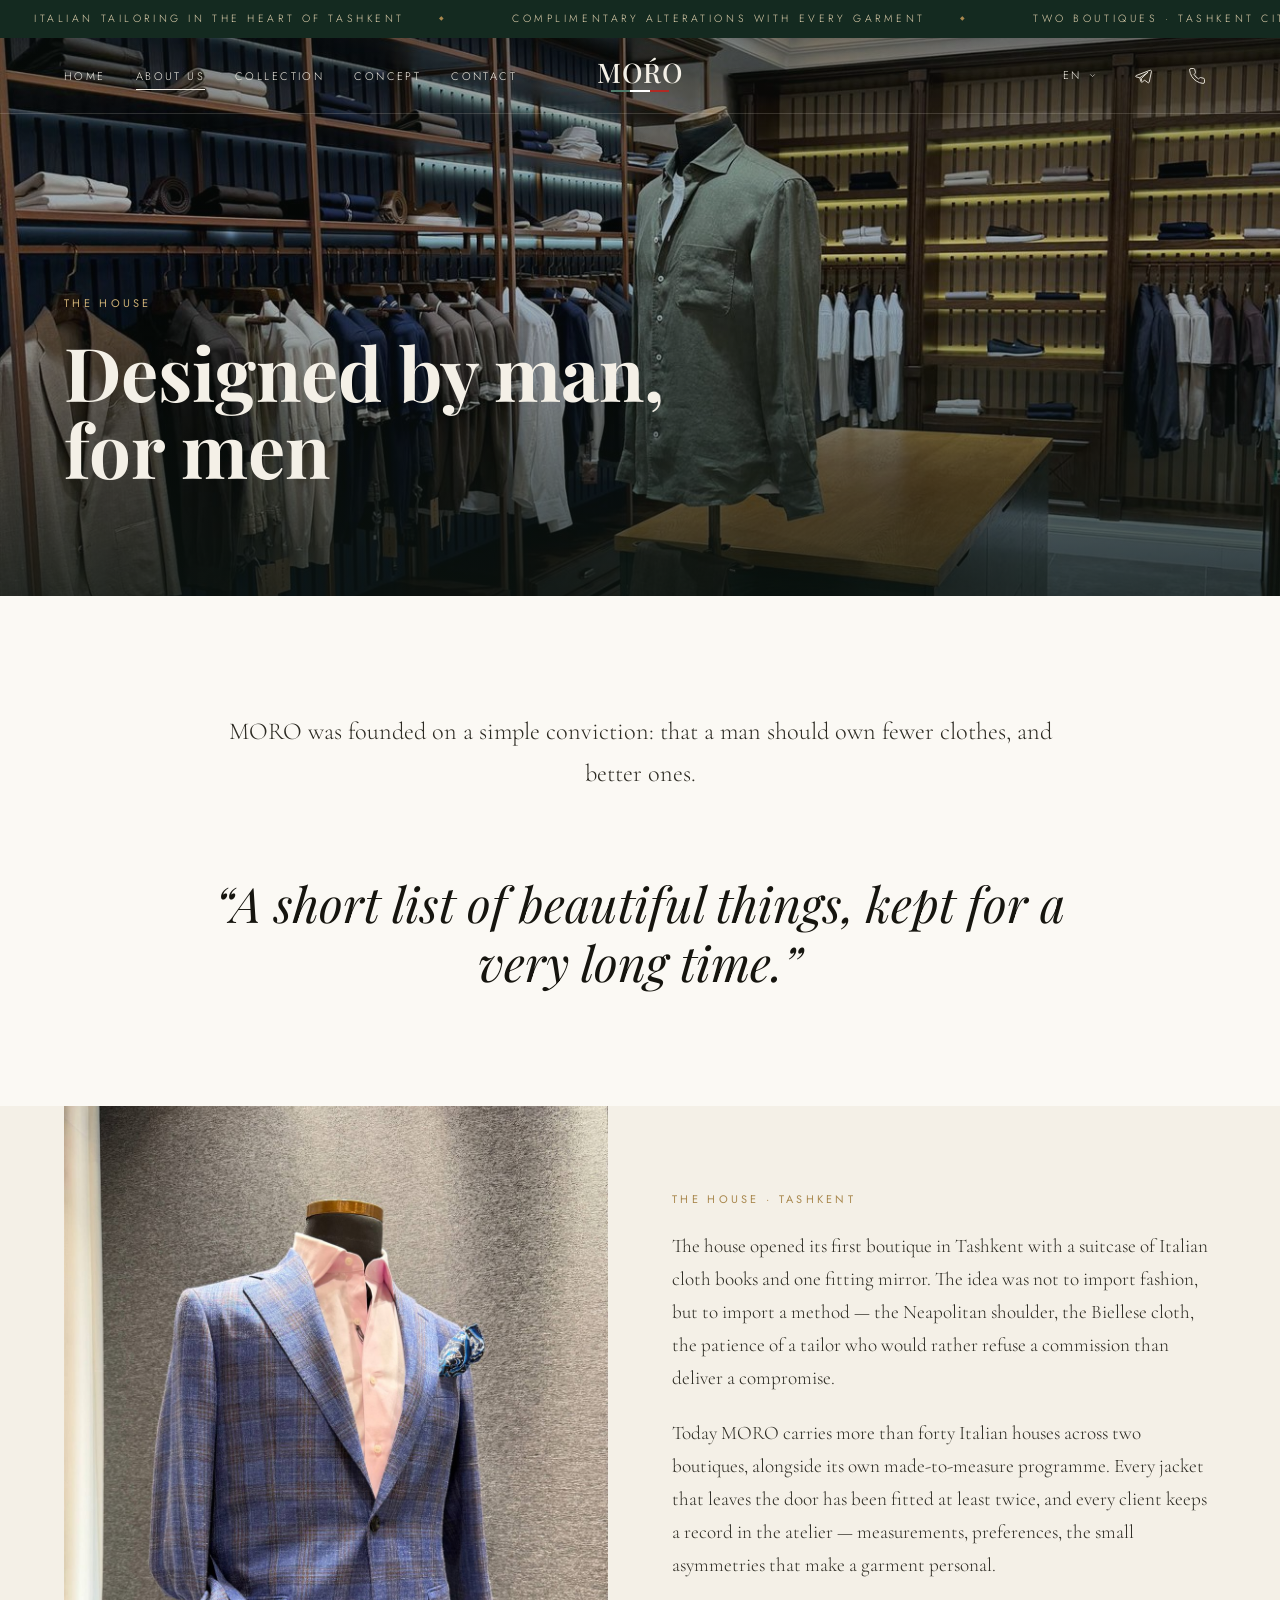
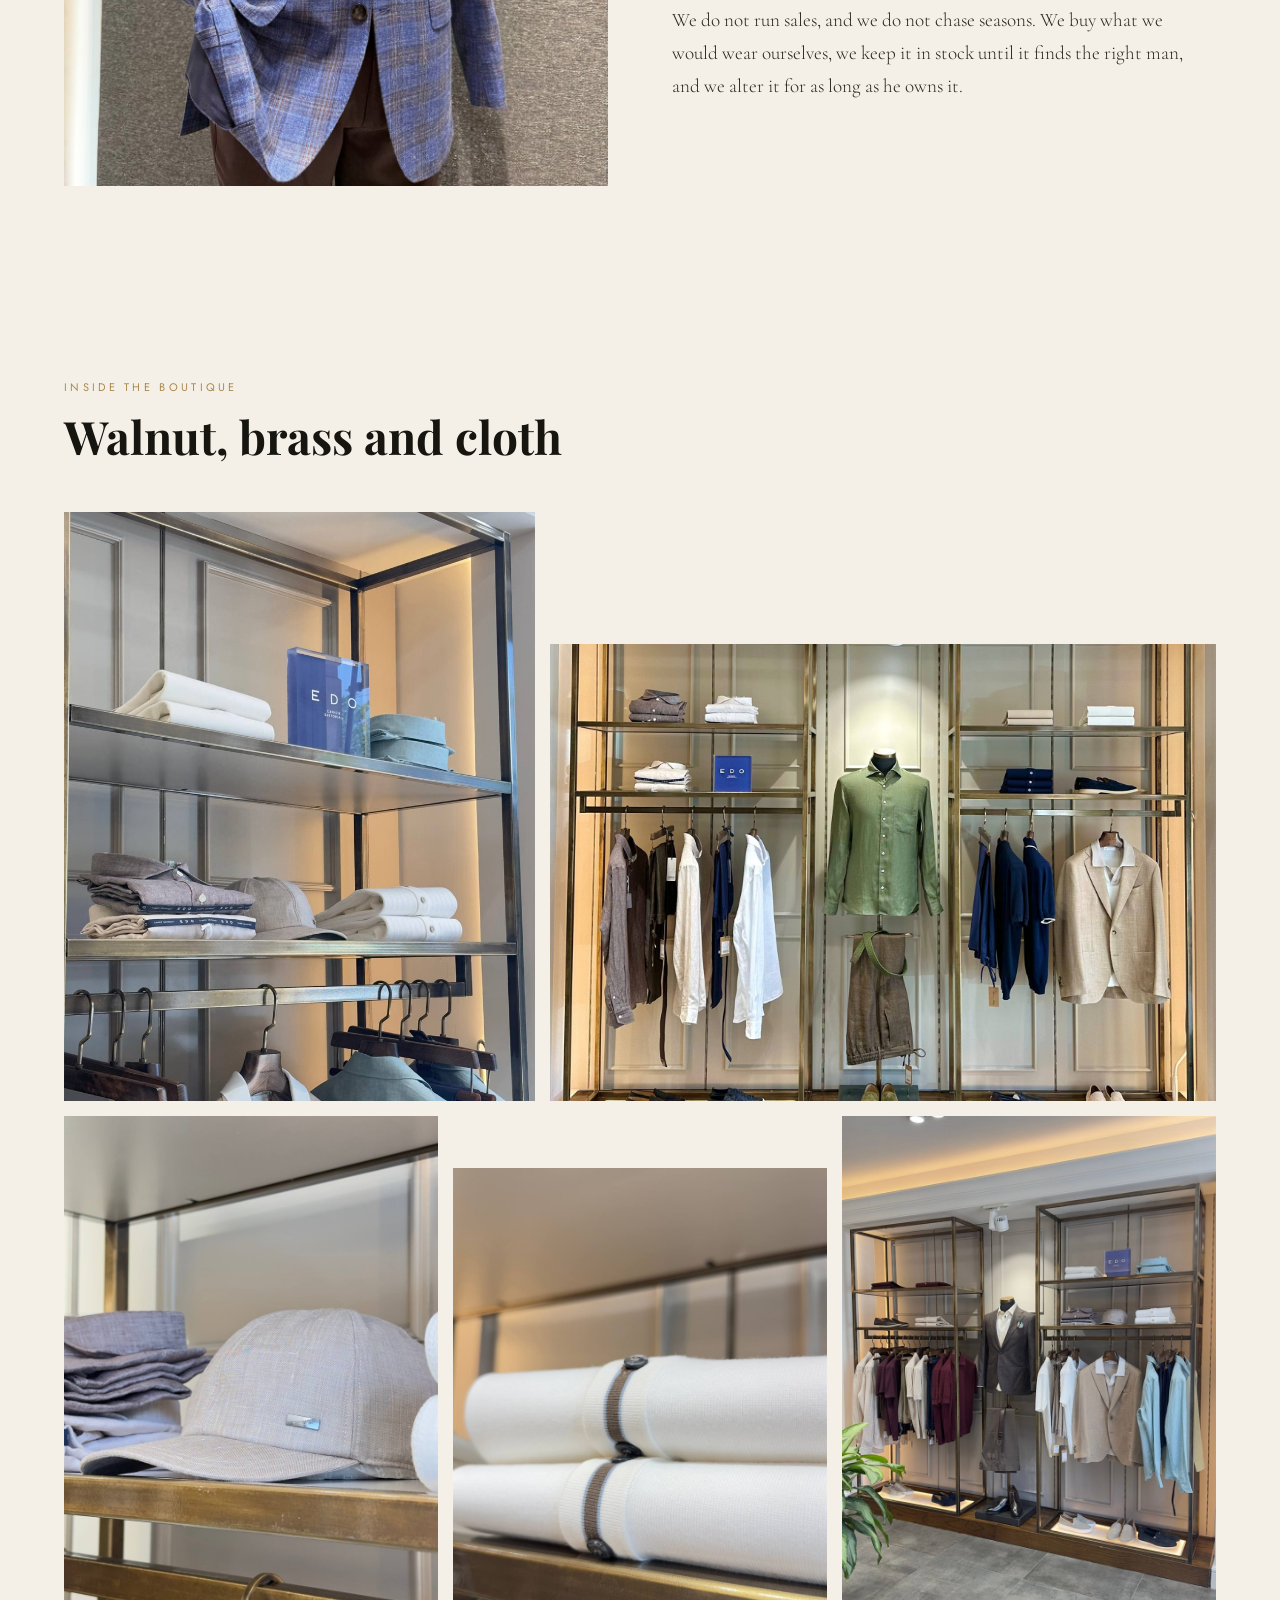
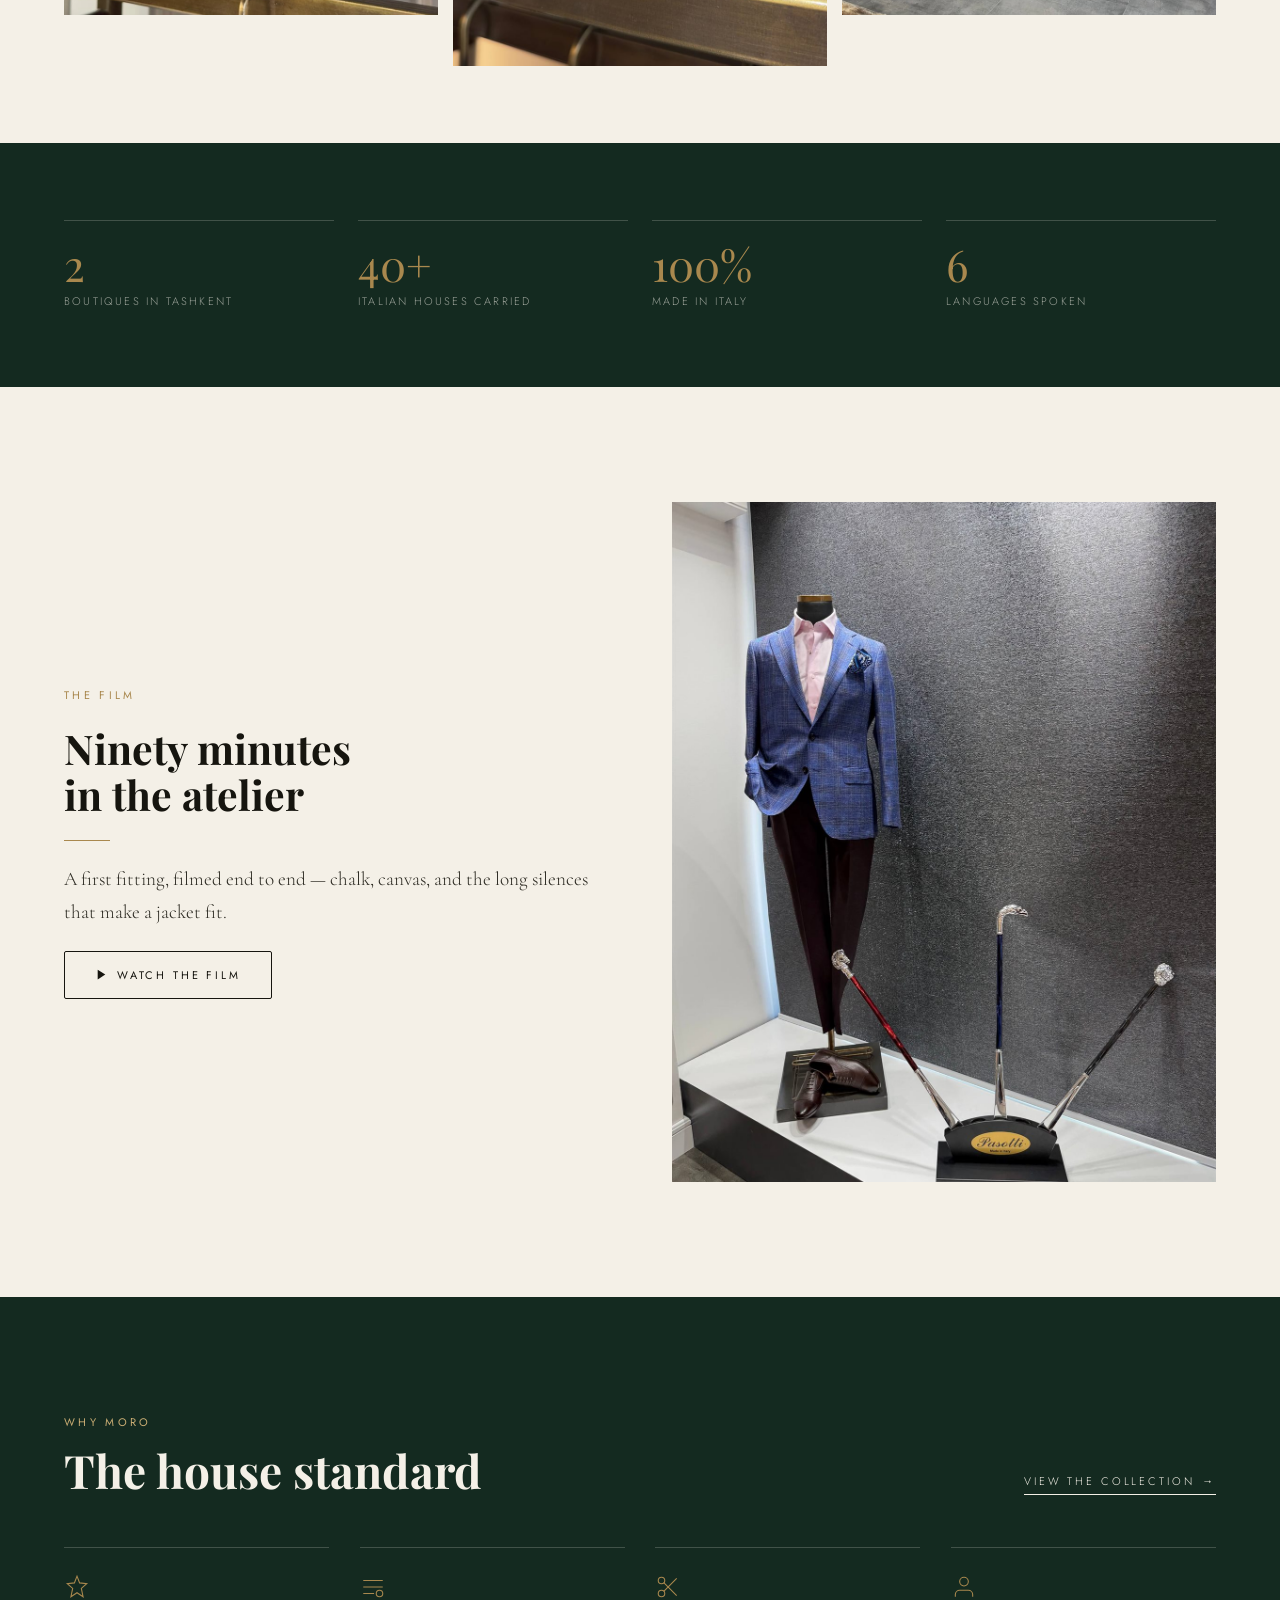
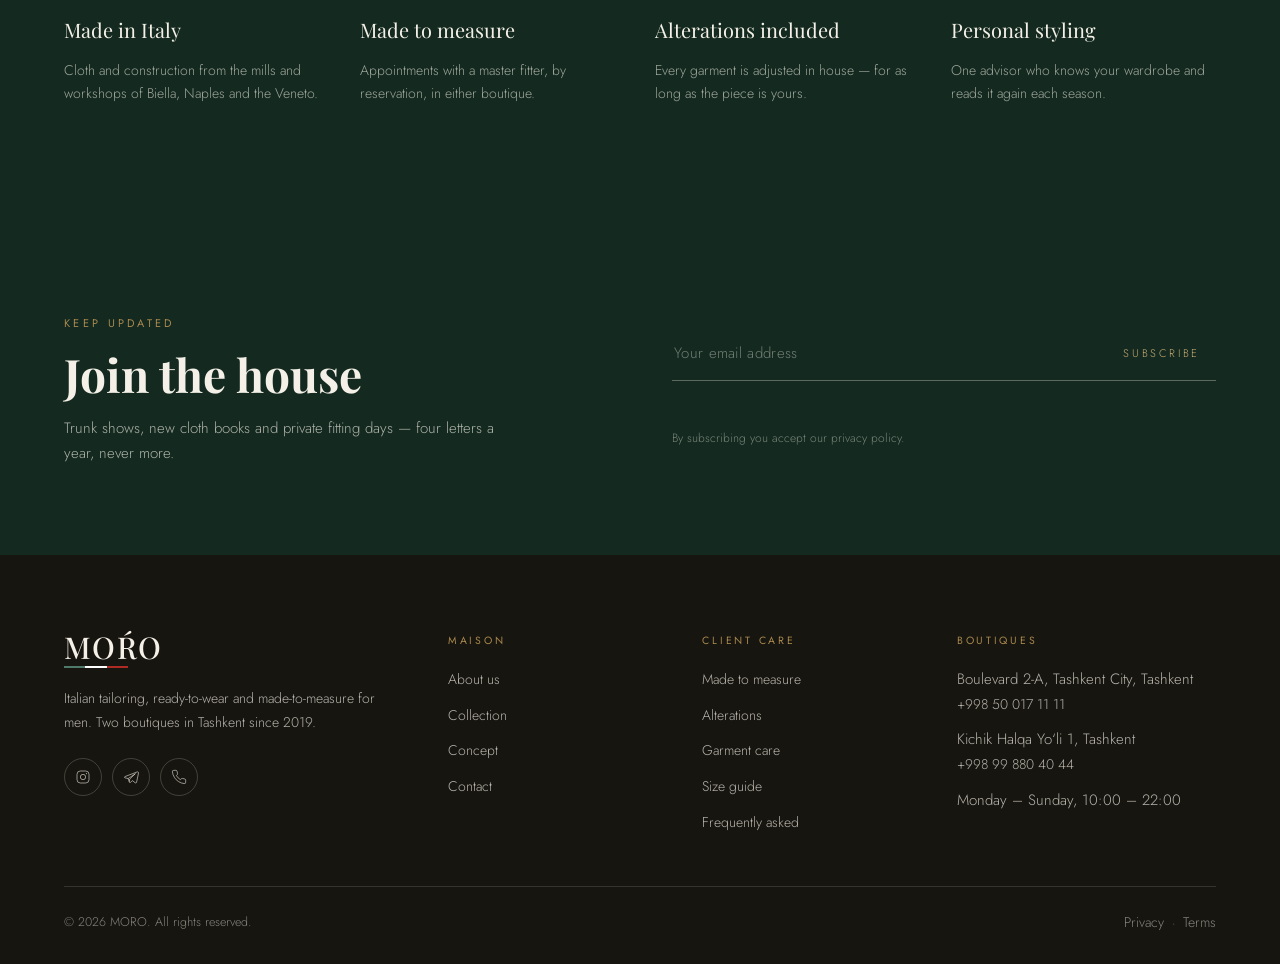
==== about.html @ b35bbcc6 "MORO — многоязычный сайт бутика (6 языков, RTL) Статический сайт по структуре референса lordmaul.com" ====
<!DOCTYPE html>
<html lang="ru" dir="ltr">
<head>
<meta charset="utf-8">
<meta name="viewport" content="width=device-width, initial-scale=1">
<title>О нас — MORO</title>
<meta name="description" content="MORO — дом итальянского мужского пошива в Ташкенте: метод, ткани, ателье и два бутика.">
<meta name="theme-color" content="#142A20">
<link rel="icon" href="assets/img/favicon.svg" type="image/svg+xml">
<link rel="preconnect" href="https://fonts.googleapis.com">
<link rel="preconnect" href="https://fonts.gstatic.com" crossorigin>
<link href="https://fonts.googleapis.com/css2?family=Playfair+Display:ital,wght@0,400;0,500;1,400&family=Cormorant+Garamond:ital,wght@0,300;0,400;1,300;1,400&family=Jost:wght@200;300;400;500&family=Amiri:ital,wght@0,400;0,700;1,400&family=Noto+Sans+Arabic:wght@200;300;400;500&display=swap" rel="stylesheet">
<link rel="stylesheet" href="assets/css/style.css">
</head>

<body data-page="about" data-base="" data-title="nav.about">

<div class="topbar">
  <div class="topbar__track">
    <span data-i18n="top.1"></span><span data-i18n="top.2"></span><span data-i18n="top.3"></span>
    <span data-i18n="top.1"></span><span data-i18n="top.2"></span><span data-i18n="top.3"></span>
  </div>
</div>

<header class="hdr hdr--over">
  <div class="hdr__in">
    <div>
      <nav class="hdr__nav" aria-label="Primary">
        <ul>
          <li><a href="index.html"      data-nav="home"       data-i18n="nav.home"></a></li>
          <li><a href="about.html"      data-nav="about"      data-i18n="nav.about"></a></li>
          <li><a href="collection.html" data-nav="collection" data-i18n="nav.collection"></a></li>
          <li><a href="concept.html"    data-nav="concept"    data-i18n="nav.concept"></a></li>
          <li><a href="contact.html"    data-nav="contact"    data-i18n="nav.contact"></a></li>
        </ul>
      </nav>
      <button class="burger" type="button" data-drawer-open><i></i><span data-i18n="ui.menu"></span></button>
    </div>
    <a class="hdr__brand logo" href="index.html" aria-label="MORO">
      <span class="logo__word">MOŔO</span>
      <span class="logo__tri" aria-hidden="true"><i></i><i></i><i></i></span>
    </a>
    <div class="hdr__tools">
      <div class="lang">
        <button class="lang__btn" type="button" aria-haspopup="listbox" aria-expanded="false">
          <span data-lang-short>RU</span>
          <svg viewBox="0 0 24 24" aria-hidden="true"><path d="M6 9l6 6 6-6"/></svg>
        </button>
        <div class="lang__menu" role="listbox" data-lang-list></div>
      </div>
      <a class="icon-btn" href="https://t.me/moro_tashkent" target="_blank" rel="noopener" aria-label="Telegram">
        <svg viewBox="0 0 24 24"><path d="M21.5 4.3L2.9 11.4c-.9.3-.9 1.6.1 1.8l4.7 1.2 1.8 5.3c.3.8 1.3 1 1.9.3l2.5-2.6 4.6 3.4c.7.5 1.6.1 1.8-.7l3-14.2c.2-.9-.7-1.6-1.8-1.6z"/><path d="M7.7 14.4L18.6 7 10 15.2l-.3 3.6"/></svg>
      </a>
      <a class="icon-btn" href="tel:+998500171111" aria-label="+998 50 017 11 11">
        <svg viewBox="0 0 24 24"><path d="M22 16.9v3a2 2 0 01-2.2 2 19.8 19.8 0 01-8.6-3.1 19.5 19.5 0 01-6-6A19.8 19.8 0 012.1 4.2 2 2 0 014.1 2h3a2 2 0 012 1.7c.1 1 .4 1.9.7 2.8a2 2 0 01-.5 2.1L8.1 9.9a16 16 0 006 6l1.3-1.2a2 2 0 012.1-.5c.9.3 1.8.6 2.8.7a2 2 0 011.7 2z"/></svg>
      </a>
    </div>
  </div>
</header>

<div class="drawer" id="drawer">
  <div class="drawer__top">
    <span class="logo"><span class="logo__word" style="--logo-size:23px">MOŔO</span><span class="logo__tri" style="--logo-tri:48px"><i></i><i></i><i></i></span></span>
    <button class="burger" type="button" data-drawer-close>
      <span data-i18n="ui.close"></span>
      <svg viewBox="0 0 24 24" width="18" height="18" fill="none" stroke="currentColor" stroke-width="1.3"><path d="M18 6L6 18M6 6l12 12"/></svg>
    </button>
  </div>
  <nav class="drawer__nav" aria-label="Mobile">
    <a href="index.html" data-i18n="nav.home"></a>
    <a href="about.html" data-i18n="nav.about"></a>
    <a href="collection.html" data-i18n="nav.collection"></a>
    <a href="concept.html" data-i18n="nav.concept"></a>
    <a href="contact.html" data-i18n="nav.contact"></a>
  </nav>
  <div class="drawer__foot">
    <span class="eyebrow" data-i18n="ui.language"></span>
    <div class="drawer__langs" data-lang-chips></div>
    <div style="display:grid;gap:6px;font-size:14px;opacity:.8">
      <a href="tel:+998500171111">+998 50 017 11 11</a>
      <a href="tel:+998998804044">+998 99 880 40 44</a>
      <a href="https://www.instagram.com/moro_tashkent/" target="_blank" rel="noopener">Instagram</a>
      <a href="https://t.me/moro_tashkent" target="_blank" rel="noopener">Telegram</a>
    </div>
  </div>
</div>

<main>

  <!-- ══ Page hero ══ -->
  <section class="phero">
    <img src="assets/img/hero/hero-02.jpg" alt="" style="--pos:50% 45%" fetchpriority="high">
    <div class="phero__in wrap">
      <span class="eyebrow" data-i18n="about.eye"></span>
      <h1 class="phero__title" data-i18n-html="about.title"></h1>
    </div>
  </section>

  <!-- ══ Intro ══ -->
  <section class="sec sec--paper">
    <div class="wrap wrap--narrow">
      <div class="manifesto">
        <p class="lead reveal" style="font-size:clamp(19px,1.9vw,25px)" data-i18n="about.lead"></p>
        <hr class="rule reveal" data-d="1">
        <h2 class="manifesto__q reveal" data-d="1" data-i18n="about.q"></h2>
      </div>
    </div>
  </section>

  <!-- ══ Story ══ -->
  <section class="sec" style="padding-top:0">
    <div class="wrap">
      <div class="split">
        <figure class="split__media reveal">
          <img src="assets/img/editorial/edit-jacket.jpg" alt="" style="--pos:50% 30%" loading="lazy" decoding="async">
        </figure>
        <div class="split__body">
          <span class="eyebrow reveal" data-i18n="mani.eye"></span>
          <p class="lead reveal" data-d="1" data-i18n="about.p1"></p>
          <p class="lead reveal" data-d="2" data-i18n="about.p2"></p>
          <p class="lead reveal" data-d="3" data-i18n="about.p3"></p>
        </div>
      </div>
    </div>
  </section>

  <!-- ══ Mosaic ══ -->
  <section class="sec sec--tight">
    <div class="wrap">
      <div class="sec-head">
        <div class="sec-head__t">
          <span class="eyebrow reveal" data-i18n="about.mos.eye"></span>
          <h2 class="sec-title reveal" data-d="1" data-i18n="about.mos.title"></h2>
        </div>
      </div>
      <div class="mosaic">
        <figure class="m-a reveal"><img src="assets/img/editorial/edit-shelf.jpg" alt="" loading="lazy" decoding="async"></figure>
        <figure class="m-b reveal" data-d="1"><img src="assets/img/hero/hero-04.jpg" alt="" loading="lazy" decoding="async"></figure>
        <figure class="m-c reveal"><img src="assets/img/editorial/edit-accessories.jpg" alt="" loading="lazy" decoding="async"></figure>
        <figure class="m-d reveal" data-d="1"><img src="assets/img/editorial/edit-shirts.jpg" alt="" loading="lazy" decoding="async"></figure>
        <figure class="m-e reveal" data-d="2"><img src="assets/img/editorial/edit-boutique-a.jpg" alt="" loading="lazy" decoding="async"></figure>
      </div>
    </div>
  </section>

  <!-- ══ Numbers ══ -->
  <section class="sec sec--green sec--tight">
    <div class="wrap">
      <div class="stats">
        <div class="stat reveal"><span class="stat__n" data-i18n="stat.1.n"></span><span class="stat__l" data-i18n="stat.1.l"></span></div>
        <div class="stat reveal" data-d="1"><span class="stat__n" data-i18n="stat.2.n"></span><span class="stat__l" data-i18n="stat.2.l"></span></div>
        <div class="stat reveal" data-d="2"><span class="stat__n" data-i18n="stat.3.n"></span><span class="stat__l" data-i18n="stat.3.l"></span></div>
        <div class="stat reveal" data-d="3"><span class="stat__n" data-i18n="stat.4.n"></span><span class="stat__l" data-i18n="stat.4.l"></span></div>
      </div>
    </div>
  </section>

  <!-- ══ Film ══ -->
  <section class="sec">
    <div class="wrap">
      <div class="split split--rev">
        <figure class="split__media reveal">
          <img src="assets/img/editorial/edit-window.jpg" alt="" style="--pos:50% 35%" loading="lazy" decoding="async">
        </figure>
        <div class="split__body">
          <span class="eyebrow reveal" data-i18n="about.film.eye"></span>
          <h2 class="split__title reveal" data-d="1" data-i18n-html="about.film.title"></h2>
          <hr class="rule reveal" data-d="1">
          <p class="lead reveal" data-d="2" data-i18n="about.film.p"></p>
          <div class="reveal" data-d="3">
            <a class="btn" href="concept.html">
              <svg viewBox="0 0 24 24" width="13" height="13" fill="currentColor" aria-hidden="true"><path d="M5 3l14 9-14 9z"/></svg>
              <span data-i18n="cta.watch"></span>
            </a>
          </div>
        </div>
      </div>
    </div>
  </section>

  <!-- ══ Values ══ -->
  <section class="sec sec--green">
    <div class="wrap">
      <div class="sec-head">
        <div class="sec-head__t">
          <span class="eyebrow reveal" data-i18n="val.eye"></span>
          <h2 class="sec-title reveal" data-d="1" data-i18n="val.title"></h2>
        </div>
        <a class="link-u reveal" data-d="2" href="collection.html"><span data-i18n="cta.viewAll"></span><span class="ar">→</span></a>
      </div>
      <div class="vals">
        <div class="val reveal">
          <svg viewBox="0 0 24 24"><path d="M12 2l2.4 6.2L21 9l-5 4.3L17.6 21 12 17.3 6.4 21 8 13.3 3 9l6.6-.8z"/></svg>
          <h3 data-i18n="val.1.t"></h3><p data-i18n="val.1.d"></p>
        </div>
        <div class="val reveal" data-d="1">
          <svg viewBox="0 0 24 24"><path d="M3 6h18M3 12h18M3 18h10"/><circle cx="18" cy="18" r="3"/></svg>
          <h3 data-i18n="val.2.t"></h3><p data-i18n="val.2.d"></p>
        </div>
        <div class="val reveal" data-d="2">
          <svg viewBox="0 0 24 24"><circle cx="6" cy="6" r="3"/><circle cx="6" cy="18" r="3"/><path d="M20 4L8.1 16M8.1 8L20 20"/></svg>
          <h3 data-i18n="val.3.t"></h3><p data-i18n="val.3.d"></p>
        </div>
        <div class="val reveal" data-d="3">
          <svg viewBox="0 0 24 24"><path d="M20 21v-2a4 4 0 00-4-4H8a4 4 0 00-4 4v2"/><circle cx="12" cy="7" r="4"/></svg>
          <h3 data-i18n="val.4.t"></h3><p data-i18n="val.4.d"></p>
        </div>
      </div>
    </div>
  </section>

  <!-- ══ Newsletter ══ -->
  <section class="news">
    <div class="wrap">
      <div class="news__in">
        <div class="reveal">
          <span class="eyebrow" data-i18n="news.eye"></span>
          <h2 class="news__t" data-i18n="news.title"></h2>
          <p data-i18n="news.text"></p>
        </div>
        <form class="news__form reveal" data-d="1" data-newsletter novalidate>
          <div class="field">
            <input type="email" required data-i18n-ph="news.ph" aria-label="Email">
            <button type="submit" data-i18n="cta.subscribe"></button>
          </div>
          <span class="news__ok" data-news-msg></span>
          <span class="news__note" data-i18n="news.note"></span>
        </form>
      </div>
    </div>
  </section>

</main>

<footer class="ftr">
  <div class="wrap">
    <div class="ftr__grid">
      <div class="ftr__brand">
        <span class="logo"><span class="logo__word" style="--logo-size:30px">MOŔO</span><span class="logo__tri" style="--logo-tri:64px"><i></i><i></i><i></i></span></span>
        <p data-i18n="ftr.about"></p>
        <div class="ftr__soc">
          <a href="https://www.instagram.com/moro_tashkent/" target="_blank" rel="noopener" aria-label="Instagram">
            <svg viewBox="0 0 24 24"><rect x="3" y="3" width="18" height="18" rx="5"/><circle cx="12" cy="12" r="4"/><circle cx="17.2" cy="6.8" r=".9" fill="currentColor" stroke="none"/></svg>
          </a>
          <a href="https://t.me/moro_tashkent" target="_blank" rel="noopener" aria-label="Telegram">
            <svg viewBox="0 0 24 24"><path d="M21.5 4.3L2.9 11.4c-.9.3-.9 1.6.1 1.8l4.7 1.2 1.8 5.3c.3.8 1.3 1 1.9.3l2.5-2.6 4.6 3.4c.7.5 1.6.1 1.8-.7l3-14.2c.2-.9-.7-1.6-1.8-1.6z"/><path d="M7.7 14.4L18.6 7 10 15.2l-.3 3.6"/></svg>
          </a>
          <a href="tel:+998500171111" aria-label="+998 50 017 11 11">
            <svg viewBox="0 0 24 24"><path d="M22 16.9v3a2 2 0 01-2.2 2 19.8 19.8 0 01-8.6-3.1 19.5 19.5 0 01-6-6A19.8 19.8 0 012.1 4.2 2 2 0 014.1 2h3a2 2 0 012 1.7c.1 1 .4 1.9.7 2.8a2 2 0 01-.5 2.1L8.1 9.9a16 16 0 006 6l1.3-1.2a2 2 0 012.1-.5c.9.3 1.8.6 2.8.7a2 2 0 011.7 2z"/></svg>
          </a>
        </div>
      </div>
      <div>
        <h4 data-i18n="ftr.c1"></h4>
        <ul>
          <li><a href="about.html" data-i18n="nav.about"></a></li>
          <li><a href="collection.html" data-i18n="nav.collection"></a></li>
          <li><a href="concept.html" data-i18n="nav.concept"></a></li>
          <li><a href="contact.html" data-i18n="nav.contact"></a></li>
        </ul>
      </div>
      <div>
        <h4 data-i18n="ftr.c2"></h4>
        <ul>
          <li><a href="contact.html" data-i18n="ftr.care.1"></a></li>
          <li><a href="contact.html" data-i18n="ftr.care.2"></a></li>
          <li><a href="concept.html" data-i18n="ftr.care.3"></a></li>
          <li><a href="contact.html" data-i18n="ftr.care.4"></a></li>
          <li><a href="contact.html" data-i18n="ftr.care.5"></a></li>
        </ul>
      </div>
      <div>
        <h4 data-i18n="ftr.c3"></h4>
        <ul>
          <li><span data-i18n="shop.1.addr"></span><br><a href="tel:+998500171111">+998 50 017 11 11</a></li>
          <li><span data-i18n="shop.2.addr"></span><br><a href="tel:+998998804044">+998 99 880 40 44</a></li>
          <li><span data-i18n="shop.hours.v"></span></li>
        </ul>
      </div>
    </div>
    <div class="ftr__bot">
      <span data-i18n="ftr.rights"></span>
      <span><a href="#" data-i18n="ftr.privacy"></a> &nbsp;·&nbsp; <a href="#" data-i18n="ftr.terms"></a></span>
    </div>
  </div>
</footer>

<button class="to-top" type="button" data-i18n-aria="ui.top"><svg viewBox="0 0 24 24"><path d="M12 19V5M5 12l7-7 7 7"/></svg></button>
<div class="toast" id="toast" role="status"></div>

<script src="assets/js/translations.js"></script>
<script src="assets/js/data.js"></script>
<script src="assets/js/site.js"></script>
</body>
</html>
---- assets/css/style.css ----
/* =========================================================
   MORO — Sartoria Italiana, Tashkent
   Design system: "old money" — bottle green, brass, bone, burgundy
   ========================================================= */

/* ---------- 1. Tokens ---------- */
:root {
  /* Palette */
  --bone:        #F4F0E7;
  --bone-2:      #EBE4D5;
  --bone-3:      #E0D7C4;
  --paper:       #FBF9F4;

  --ink:         #16150F;
  --ink-2:       #2C2A22;
  --stone:       #8A8375;
  --stone-2:     #A9A294;

  --green:       #1E3A2E;
  --green-deep:  #142A20;
  --green-soft:  #2E5344;

  --brass:       #A9884E;
  --brass-lt:    #C9AC73;
  --brass-pale:  #E3D3B0;

  --burgundy:    #6B2028;

  --tri-green:   #4F7A6A;
  --tri-red:     #B02A24;

  /* Semantic */
  --bg:          var(--bone);
  --fg:          var(--ink);
  --muted:       var(--stone);
  --line:        rgba(22, 21, 15, .14);
  --line-soft:   rgba(22, 21, 15, .07);
  --accent:      var(--brass);

  /* Type */
  --f-display: "Playfair Display", "Times New Roman", Georgia, serif;
  --f-serif:   "Cormorant Garamond", Georgia, serif;
  --f-sans:    "Jost", "Helvetica Neue", Arial, sans-serif;

  /* Metrics */
  --nav-h: 76px;
  --bar-h: 38px;
  --pad:   clamp(20px, 5vw, 72px);
  --maxw:  1560px;
  --r:     2px;

  /* Motion */
  --ease: cubic-bezier(.22, .61, .36, 1);
  --slow: .9s var(--ease);
  --med:  .45s var(--ease);
  --fast: .22s var(--ease);
}

/* Arabic typography swap */
html[lang="ar"] {
  --f-display: "Amiri", "Playfair Display", serif;
  --f-serif:   "Amiri", Georgia, serif;
  --f-sans:    "Noto Sans Arabic", "Jost", Arial, sans-serif;
}

/* ---------- 2. Reset ---------- */
*, *::before, *::after { box-sizing: border-box; }
html { -webkit-text-size-adjust: 100%; scroll-behavior: smooth; }
body {
  margin: 0;
  background: var(--bg);
  color: var(--fg);
  font-family: var(--f-sans);
  font-size: 15px;
  line-height: 1.65;
  font-weight: 300;
  -webkit-font-smoothing: antialiased;
  text-rendering: optimizeLegibility;
  overflow-x: hidden;
}
body.is-locked { overflow: hidden; }
img, svg, video { display: block; max-width: 100%; }
a { color: inherit; text-decoration: none; }
button { font: inherit; color: inherit; background: none; border: 0; cursor: pointer; }
input, textarea, select { font: inherit; color: inherit; }
h1, h2, h3, h4, p, figure, blockquote { margin: 0; }
ul, ol { margin: 0; padding: 0; list-style: none; }
::selection { background: var(--green); color: var(--bone); }

:focus-visible { outline: 2px solid var(--brass); outline-offset: 3px; }

/* ---------- 3. Utilities ---------- */
.wrap { width: 100%; max-width: var(--maxw); margin-inline: auto; padding-inline: var(--pad); }
.wrap--narrow { max-width: 980px; }
.sr { position: absolute; width: 1px; height: 1px; padding: 0; margin: -1px; overflow: hidden; clip: rect(0 0 0 0); white-space: nowrap; border: 0; }

.eyebrow {
  font-family: var(--f-sans);
  font-size: 11px;
  font-weight: 400;
  letter-spacing: .3em;
  text-transform: uppercase;
  color: var(--brass);
}
html[lang="ar"] .eyebrow { letter-spacing: .06em; font-size: 13px; }

.display {
  font-family: var(--f-display);
  font-weight: 400;
  line-height: 1.05;
  letter-spacing: -.01em;
}
.rule { width: 46px; height: 1px; background: var(--brass); border: 0; margin: 0; }

.lead {
  font-family: var(--f-serif);
  font-size: clamp(17px, 1.5vw, 21px);
  line-height: 1.72;
  color: var(--ink-2);
}

/* Reveal-on-scroll */
.reveal { opacity: 0; transform: translateY(26px); transition: opacity .95s var(--ease), transform .95s var(--ease); }
.reveal.in { opacity: 1; transform: none; }
.reveal[data-d="1"] { transition-delay: .09s; }
.reveal[data-d="2"] { transition-delay: .18s; }
.reveal[data-d="3"] { transition-delay: .27s; }
.reveal[data-d="4"] { transition-delay: .36s; }
@media (prefers-reduced-motion: reduce) {
  .reveal { opacity: 1; transform: none; transition: none; }
  html { scroll-behavior: auto; }
}

/* ---------- 4. Buttons ---------- */
.btn {
  --btn-fg: var(--ink);
  --btn-bd: var(--ink);
  display: inline-flex; align-items: center; gap: .8em;
  padding: 14px 30px;
  font-size: 11px; font-weight: 400; letter-spacing: .26em; text-transform: uppercase;
  color: var(--btn-fg);
  border: 1px solid var(--btn-bd);
  border-radius: var(--r);
  position: relative; overflow: hidden;
  transition: color var(--med), border-color var(--med);
}
html[lang="ar"] .btn { letter-spacing: .04em; font-size: 13px; }
.btn::after {
  content: ""; position: absolute; inset: 0; background: var(--btn-bd);
  transform: scaleY(0); transform-origin: bottom; z-index: -1;
  transition: transform var(--med);
}
.btn > * { position: relative; z-index: 1; }
.btn:hover { color: var(--bone); }
.btn:hover::after { transform: scaleY(1); transform-origin: top; }
.btn { z-index: 0; }
.btn--light { --btn-fg: var(--bone); --btn-bd: rgba(244,240,231,.75); }
.btn--light:hover { color: var(--green-deep); }
.btn--light:hover::after { background: var(--bone); }
.btn--solid { --btn-fg: var(--bone); background: var(--green); border-color: var(--green); }
.btn--solid:hover { color: var(--green); }
.btn--solid::after { background: var(--bone); }

.link-u {
  display: inline-flex; align-items: center; gap: .7em;
  font-size: 11px; letter-spacing: .26em; text-transform: uppercase;
  padding-bottom: 5px; position: relative;
}
html[lang="ar"] .link-u { letter-spacing: .04em; font-size: 13px; }
.link-u::after {
  content: ""; position: absolute; inset-inline-start: 0; bottom: 0; height: 1px; width: 100%;
  background: currentColor; transform: scaleX(1); transform-origin: var(--o-end, right);
  transition: transform .5s var(--ease);
}
.link-u:hover::after { transform: scaleX(0); }
.link-u .ar { transition: transform var(--med); }
.link-u:hover .ar { transform: translateX(5px); }
html[dir="rtl"] .link-u:hover .ar { transform: translateX(-5px); }
html[dir="rtl"] .ar { transform: scaleX(-1); }
html[dir="rtl"] .link-u:hover .ar { transform: scaleX(-1) translateX(-5px); }

/* ---------- 5. Logo ---------- */
.logo { display: inline-flex; flex-direction: column; align-items: center; gap: 4px; line-height: 1; }
.logo__word {
  font-family: var(--f-display);
  font-weight: 500;
  font-size: var(--logo-size, 27px);
  letter-spacing: .045em;
  line-height: 1;
  white-space: nowrap;
}
.logo__tri { display: flex; width: var(--logo-tri, 58px); height: 2.5px; }
.logo__tri i { flex: 1; }
.logo__tri i:nth-child(1) { background: var(--tri-green); }
.logo__tri i:nth-child(2) { background: #FFFFFF; }
.logo__tri i:nth-child(3) { background: var(--tri-red); }

/* ---------- 6. Announcement bar ---------- */
.topbar {
  height: var(--bar-h);
  background: var(--green-deep);
  color: var(--brass-pale);
  display: flex; align-items: center;
  overflow: hidden;
  position: relative; z-index: 60;
}
.topbar__track { display: flex; gap: 0; white-space: nowrap; animation: slide 42s linear infinite; }
.topbar__track span {
  font-size: 10.5px; letter-spacing: .34em; text-transform: uppercase;
  padding-inline: 34px; display: inline-flex; align-items: center; gap: 34px;
}
.topbar__track span::after { content: "◆"; font-size: 6px; color: var(--brass); letter-spacing: 0; }
html[lang="ar"] .topbar__track span { letter-spacing: .05em; font-size: 12.5px; }
@keyframes slide { from { transform: translateX(0); } to { transform: translateX(-50%); } }
html[dir="rtl"] .topbar__track { animation-name: slideR; }
@keyframes slideR { from { transform: translateX(0); } to { transform: translateX(50%); } }
@media (prefers-reduced-motion: reduce) { .topbar__track { animation: none; } }

/* ---------- 7. Header ---------- */
.hdr {
  position: sticky; top: 0; z-index: 50;
  height: var(--nav-h);
  display: flex; align-items: center;
  background: var(--bone);
  border-bottom: 1px solid var(--line-soft);
  transition: background var(--med), color var(--med), border-color var(--med), height var(--med);
}
.hdr__in {
  width: 100%; max-width: var(--maxw); margin-inline: auto; padding-inline: var(--pad);
  display: grid; grid-template-columns: 1fr auto 1fr; align-items: center; gap: 18px;
}
.hdr__nav ul { display: flex; align-items: center; gap: 30px; }
.hdr__nav a {
  font-size: 11px; letter-spacing: .22em; text-transform: uppercase;
  position: relative; padding-block: 6px; white-space: nowrap;
}
html[lang="ar"] .hdr__nav a { letter-spacing: .03em; font-size: 13.5px; }
.hdr__nav a::after {
  content: ""; position: absolute; inset-inline-start: 0; bottom: 0; height: 1px; width: 100%;
  background: currentColor; transform: scaleX(0); transform-origin: var(--o-start, left);
  transition: transform .45s var(--ease);
}
.hdr__nav a:hover::after, .hdr__nav a[aria-current="page"]::after { transform: scaleX(1); }
.hdr__brand { justify-self: center; }
.hdr__tools { justify-self: end; display: flex; align-items: center; gap: 16px; }

.icon-btn {
  width: 38px; height: 38px; display: grid; place-items: center;
  border-radius: 50%; transition: background var(--fast);
}
.icon-btn:hover { background: rgba(22,21,15,.06); }
.icon-btn svg { width: 18px; height: 18px; stroke: currentColor; fill: none; stroke-width: 1.2; }

.burger { display: none; align-items: center; gap: 11px; font-size: 11px; letter-spacing: .22em; text-transform: uppercase; }
.burger i { display: block; width: 22px; height: 1px; background: currentColor; position: relative; }
.burger i::before, .burger i::after { content: ""; position: absolute; left: 0; width: 22px; height: 1px; background: currentColor; }
.burger i::before { top: -6px; }
.burger i::after { top: 6px; }

/* Transparent header over hero */
.hdr--over {
  position: fixed; inset-inline: 0; top: var(--bar-h);
  background: transparent; color: var(--bone); border-color: rgba(244,240,231,.16);
}
.hdr--over.is-stuck {
  position: fixed; top: 0;
  background: rgba(20,42,32,.96);
  backdrop-filter: blur(10px);
  color: var(--bone);
  border-color: rgba(244,240,231,.14);
}
.hdr--over .icon-btn:hover { background: rgba(244,240,231,.12); }

/* ---------- 8. Language switcher ---------- */
.lang { position: relative; }
.lang__btn {
  display: inline-flex; align-items: center; gap: 7px;
  font-size: 11px; letter-spacing: .18em; text-transform: uppercase;
  padding: 8px 10px; border: 1px solid transparent; border-radius: var(--r);
  transition: border-color var(--fast);
}
.lang__btn:hover { border-color: currentColor; }
.lang__btn svg { width: 9px; height: 9px; stroke: currentColor; fill: none; stroke-width: 1.6; transition: transform var(--fast); }
.lang.open .lang__btn svg { transform: rotate(180deg); }
.lang__menu {
  position: absolute; inset-inline-end: 0; top: calc(100% + 10px);
  min-width: 178px; background: var(--paper); color: var(--ink);
  border: 1px solid var(--line); border-radius: var(--r);
  box-shadow: 0 22px 50px -22px rgba(22,21,15,.4);
  padding: 7px; opacity: 0; visibility: hidden; transform: translateY(-8px);
  transition: opacity var(--fast), transform var(--fast), visibility var(--fast);
  z-index: 70;
}
.lang.open .lang__menu { opacity: 1; visibility: visible; transform: none; }
.lang__menu button {
  display: flex; width: 100%; align-items: center; justify-content: space-between; gap: 12px;
  padding: 9px 12px; font-size: 12.5px; letter-spacing: .04em; border-radius: var(--r);
  transition: background var(--fast);
  text-align: start;
}
.lang__menu button:hover { background: var(--bone-2); }
.lang__menu button[aria-selected="true"] { color: var(--brass); }
.lang__menu button span:last-child { font-size: 10px; letter-spacing: .18em; text-transform: uppercase; color: var(--stone); }

/* ---------- 9. Mobile drawer ---------- */
.drawer {
  position: fixed; inset: 0; z-index: 90;
  background: var(--green-deep); color: var(--bone);
  display: flex; flex-direction: column;
  transform: translateX(-100%); transition: transform .6s var(--ease);
  overflow-y: auto;
}
html[dir="rtl"] .drawer { transform: translateX(100%); }
.drawer.open,
html[dir="rtl"] .drawer.open { transform: none; }
.drawer__top { display: flex; align-items: center; justify-content: space-between; padding: 22px var(--pad); border-bottom: 1px solid rgba(244,240,231,.14); }
.drawer__nav { padding: 40px var(--pad); flex: 1; }
.drawer__nav a {
  display: block; font-family: var(--f-display); font-size: clamp(30px, 8vw, 46px);
  padding: 12px 0; border-bottom: 1px solid rgba(244,240,231,.1);
}
.drawer__foot { padding: 26px var(--pad) 44px; display: grid; gap: 18px; }
.drawer__langs { display: flex; flex-wrap: wrap; gap: 8px; }
.drawer__langs button {
  padding: 8px 14px; border: 1px solid rgba(244,240,231,.28); border-radius: var(--r);
  font-size: 11px; letter-spacing: .16em; text-transform: uppercase;
}
.drawer__langs button[aria-selected="true"] { background: var(--brass); border-color: var(--brass); color: var(--green-deep); }

/* ---------- 10. Hero slider ---------- */
.hero { position: relative; height: 100svh; min-height: 620px; overflow: hidden; background: var(--green-deep); }
.hero__slides { position: absolute; inset: 0; }
.hero__slide { position: absolute; inset: 0; opacity: 0; transition: opacity 1.5s var(--ease); }
.hero__slide.on { opacity: 1; }
.hero__slide img {
  width: 100%; height: 100%; object-fit: cover; object-position: var(--pos, 50% 40%);
  transform: scale(1.06); transition: transform 8s linear;
}
.hero__slide.on img { transform: scale(1.14); }
.hero__slide::after {
  content: ""; position: absolute; inset: 0;
  background:
    linear-gradient(to top, rgba(11,20,16,.78) 0%, rgba(11,20,16,.22) 46%, rgba(11,20,16,.42) 100%);
}
.hero__body {
  position: absolute; inset: 0; z-index: 2;
  display: flex; flex-direction: column; justify-content: flex-end;
  padding: 0 var(--pad) clamp(72px, 12vh, 132px);
  max-width: var(--maxw); margin-inline: auto;
  color: var(--bone);
}
.hero__cap { max-width: 760px; }
.hero__cap .eyebrow { color: var(--brass-lt); display: block; margin-bottom: 20px; }
.hero__title {
  font-family: var(--f-display); font-weight: 400;
  font-size: clamp(38px, 7.2vw, 88px); line-height: 1.02; letter-spacing: -.015em;
  margin-bottom: 30px;
}
.hero__title em { font-style: italic; color: var(--brass-lt); }
.hero__cap > * {
  opacity: 0; transform: translateY(24px);
  transition: opacity .9s var(--ease), transform .9s var(--ease);
}
.hero__slide.on .hero__cap > * { opacity: 1; transform: none; }
.hero__slide.on .hero__cap > *:nth-child(1) { transition-delay: .25s; }
.hero__slide.on .hero__cap > *:nth-child(2) { transition-delay: .38s; }
.hero__slide.on .hero__cap > *:nth-child(3) { transition-delay: .52s; }

.hero__ui {
  position: absolute; z-index: 3; inset-inline: var(--pad); bottom: 34px;
  display: flex; align-items: center; justify-content: space-between; gap: 20px;
  max-width: calc(var(--maxw) - var(--pad) * 2); margin-inline: auto;
}
.hero__dots { display: flex; gap: 12px; }
.hero__dots button {
  width: 44px; height: 2px; background: rgba(244,240,231,.3); position: relative; overflow: hidden;
}
.hero__dots button i { position: absolute; inset: 0; background: var(--brass-lt); transform: scaleX(0); transform-origin: var(--o-start, left); }
.hero__dots button[aria-current="true"] i { animation: fill 7s linear forwards; }
@keyframes fill { to { transform: scaleX(1); } }
.hero__arrows { display: flex; gap: 8px; }
.hero__arrows button {
  width: 44px; height: 44px; border: 1px solid rgba(244,240,231,.35); border-radius: 50%;
  display: grid; place-items: center; color: var(--bone); transition: background var(--fast), color var(--fast);
}
.hero__arrows button:hover { background: var(--bone); color: var(--green-deep); }
.hero__arrows svg { width: 15px; height: 15px; stroke: currentColor; fill: none; stroke-width: 1.3; }
.hero__count { font-size: 11px; letter-spacing: .22em; color: var(--bone); font-variant-numeric: tabular-nums; }

/* ---------- 11. Page hero (inner pages) ---------- */
.phero { position: relative; min-height: 62svh; display: grid; align-items: end; overflow: hidden; background: var(--green-deep); }
.phero img { position: absolute; inset: 0; width: 100%; height: 100%; object-fit: cover; object-position: var(--pos, 50% 35%); }
.phero::after { content: ""; position: absolute; inset: 0; background: linear-gradient(to top, rgba(11,20,16,.8), rgba(11,20,16,.25) 60%, rgba(11,20,16,.45)); }
.phero__in { position: relative; z-index: 2; color: var(--bone); padding-block: clamp(60px, 12vh, 120px); }
.phero__title { font-family: var(--f-display); font-size: clamp(36px, 6vw, 74px); line-height: 1.05; margin-top: 18px; }
.phero .eyebrow { color: var(--brass-lt); }

/* ---------- 12. Sections ---------- */
.sec { padding-block: clamp(64px, 9vw, 132px); }
.sec--tight { padding-block: clamp(48px, 6vw, 88px); }
.sec--green { background: var(--green-deep); color: var(--bone); }
.sec--green .eyebrow { color: var(--brass-lt); }
.sec--green .lead { color: rgba(244,240,231,.78); }
.sec--paper { background: var(--paper); }

.sec-head { display: flex; align-items: flex-end; justify-content: space-between; gap: 30px; flex-wrap: wrap; margin-bottom: clamp(34px, 4vw, 58px); }
.sec-head__t { display: grid; gap: 14px; }
.sec-title { font-family: var(--f-display); font-size: clamp(28px, 3.6vw, 46px); line-height: 1.1; }

/* Manifesto */
.manifesto { display: grid; gap: clamp(26px, 3vw, 40px); justify-items: center; text-align: center; max-width: 900px; margin-inline: auto; }
.manifesto__q {
  font-family: var(--f-display); font-style: italic; font-weight: 400;
  font-size: clamp(26px, 3.8vw, 50px); line-height: 1.22;
}
.manifesto__q b { font-style: normal; font-weight: 400; color: var(--brass); }

/* ---------- 13. Product grid ---------- */
.grid-p { display: grid; grid-template-columns: repeat(4, 1fr); gap: clamp(14px, 1.6vw, 26px) clamp(12px, 1.3vw, 22px); }
.card { display: block; position: relative; }
.card__media {
  display: block;
  position: relative; overflow: hidden; background: var(--bone-2); aspect-ratio: 3/4;
}
.card__media img { width: 100%; height: 100%; object-fit: cover; transition: transform 1.3s var(--ease), filter var(--med); }
.card:hover .card__media img { transform: scale(1.06); }
.card__tag {
  position: absolute; top: 12px; inset-inline-start: 12px; z-index: 2;
  background: var(--bone); color: var(--ink);
  font-size: 9.5px; letter-spacing: .2em; text-transform: uppercase; padding: 5px 10px;
}
.card__tag--brass { background: var(--brass); color: var(--green-deep); }
.card__quick {
  position: absolute; inset-inline: 12px; bottom: 12px; z-index: 2;
  background: rgba(251,249,244,.94); color: var(--ink);
  text-align: center; padding: 12px; font-size: 10.5px; letter-spacing: .24em; text-transform: uppercase;
  opacity: 0; transform: translateY(10px); transition: opacity var(--med), transform var(--med);
}
html[lang="ar"] .card__quick, html[lang="ar"] .card__tag { letter-spacing: .03em; font-size: 12px; }
.card:hover .card__quick, .card:focus-within .card__quick { opacity: 1; transform: none; }
.card__body { padding-top: 15px; display: grid; gap: 5px; }
.card__cat { font-size: 10px; letter-spacing: .22em; text-transform: uppercase; color: var(--stone); }
.card__name { font-family: var(--f-display); font-size: 18px; line-height: 1.25; }
.card__price { font-family: var(--f-serif); font-size: 15px; color: var(--ink-2); font-style: italic; }

/* Filters */
.filters { display: flex; flex-wrap: wrap; gap: 9px; margin-bottom: clamp(28px, 3vw, 46px); }
.filters button {
  padding: 10px 20px; border: 1px solid var(--line); border-radius: 999px;
  font-size: 10.5px; letter-spacing: .2em; text-transform: uppercase; color: var(--ink-2);
  transition: background var(--fast), color var(--fast), border-color var(--fast);
}
html[lang="ar"] .filters button { letter-spacing: .03em; font-size: 12.5px; }
.filters button:hover { border-color: var(--ink); }
.filters button[aria-pressed="true"] { background: var(--green); border-color: var(--green); color: var(--bone); }

/* ---------- 14. Marquee ---------- */
.marq { background: var(--green-deep); color: var(--bone); padding-block: 20px; overflow: hidden; border-block: 1px solid rgba(244,240,231,.1); }
.marq__track { display: flex; white-space: nowrap; animation: slide 34s linear infinite; }
.marq__track span {
  font-family: var(--f-display); font-size: clamp(21px, 2.6vw, 34px);
  padding-inline: 26px; display: inline-flex; align-items: center; gap: 26px; font-style: italic;
}
.marq__track span::after { content: "◆"; font-size: 8px; font-style: normal; color: var(--brass); }
@media (prefers-reduced-motion: reduce) { .marq__track { animation: none; } }
html[dir="rtl"] .marq__track { animation-name: slideR; }

/* ---------- 15. Split editorial ---------- */
.split { display: grid; grid-template-columns: 1fr 1fr; align-items: center; gap: clamp(28px, 5vw, 88px); }
.split--rev .split__media { order: 2; }
.split__media { position: relative; overflow: hidden; aspect-ratio: 4/5; background: var(--bone-2); }
.split__media img { width: 100%; height: 100%; object-fit: cover; object-position: var(--pos, 50% 40%); }
.split__body { display: grid; gap: 22px; align-content: center; max-width: 540px; }
.split__title { font-family: var(--f-display); font-size: clamp(26px, 3.2vw, 44px); line-height: 1.12; }

/* Stat row */
.stats { display: grid; grid-template-columns: repeat(4, 1fr); gap: 24px; }
.stat { display: grid; gap: 6px; padding-top: 22px; border-top: 1px solid var(--line); }
.sec--green .stat { border-color: rgba(244,240,231,.2); }
.stat__n { font-family: var(--f-display); font-size: clamp(30px, 3.4vw, 48px); line-height: 1; color: var(--brass); }
.stat__l { font-size: 11px; letter-spacing: .2em; text-transform: uppercase; color: var(--stone); }
.sec--green .stat__l { color: rgba(244,240,231,.6); }
html[lang="ar"] .stat__l { letter-spacing: .03em; font-size: 13px; }

/* ---------- 16. Values ---------- */
.vals { display: grid; grid-template-columns: repeat(4, 1fr); gap: clamp(20px, 2.4vw, 40px); }
.val { display: grid; gap: 13px; padding-top: 26px; border-top: 1px solid var(--line); }
.sec--green .val { border-color: rgba(244,240,231,.2); }
.val svg { width: 26px; height: 26px; stroke: var(--brass); fill: none; stroke-width: 1; }
.val h3 { font-family: var(--f-display); font-size: 20px; font-weight: 400; }
.val p { font-size: 14px; color: var(--muted); line-height: 1.68; }
.sec--green .val p { color: rgba(244,240,231,.62); }

/* ---------- 17. Mosaic ---------- */
.mosaic { display: grid; grid-template-columns: repeat(12, 1fr); gap: clamp(10px, 1.2vw, 20px); }
.mosaic figure { position: relative; overflow: hidden; background: var(--bone-2); }
.mosaic img { width: 100%; height: 100%; object-fit: cover; transition: transform 1.4s var(--ease); }
.mosaic figure:hover img { transform: scale(1.05); }
.m-a { grid-column: span 5; aspect-ratio: 4/5; }
.m-b { grid-column: span 7; aspect-ratio: 16/11; align-self: end; }
.m-c { grid-column: span 4; aspect-ratio: 3/4; }
.m-d { grid-column: span 4; aspect-ratio: 3/4; margin-top: clamp(16px, 4vw, 56px); }
.m-e { grid-column: span 4; aspect-ratio: 3/4; }

/* ---------- 18. Boutiques ---------- */
.shops { display: grid; grid-template-columns: 1fr 1fr; gap: clamp(20px, 2.6vw, 40px); }
.shop { background: var(--paper); border: 1px solid var(--line-soft); display: grid; }
.sec--green .shop { background: rgba(244,240,231,.05); border-color: rgba(244,240,231,.16); }
.shop__img { aspect-ratio: 16/10; overflow: hidden; }
.shop__img img { width: 100%; height: 100%; object-fit: cover; object-position: 50% 45%; transition: transform 1.4s var(--ease); }
.shop:hover .shop__img img { transform: scale(1.05); }
.shop__body { padding: clamp(22px, 2.4vw, 38px); display: grid; gap: 15px; align-content: start; }
.shop__name { font-family: var(--f-display); font-size: clamp(21px, 2.2vw, 28px); }
.shop__row { display: flex; gap: 12px; align-items: flex-start; font-size: 14.5px; color: var(--ink-2); }
.sec--green .shop__row { color: rgba(244,240,231,.8); }
.shop__row svg { width: 16px; height: 16px; stroke: var(--brass); fill: none; stroke-width: 1.2; flex: none; margin-top: 4px; }
.shop__row a:hover { color: var(--brass); }

/* ---------- 19. Newsletter ---------- */
.news { background: var(--green-deep); color: var(--bone); }
.news__in { display: grid; grid-template-columns: 1fr 1fr; gap: clamp(28px, 5vw, 80px); align-items: center; padding-block: clamp(56px, 7vw, 96px); }
.news__t { font-family: var(--f-display); font-size: clamp(28px, 3.6vw, 48px); line-height: 1.1; margin-block: 14px 16px; }
.news p { color: rgba(244,240,231,.68); font-size: 15px; max-width: 460px; }
.news__form { display: grid; gap: 14px; }
.field { display: flex; border-bottom: 1px solid rgba(244,240,231,.32); }
.field input {
  flex: 1; background: none; border: 0; padding: 14px 2px; color: var(--bone);
  font-size: 15px; letter-spacing: .02em;
}
.field input::placeholder { color: rgba(244,240,231,.42); }
.field input:focus { outline: none; }
.field button {
  padding-inline: 16px; font-size: 11px; letter-spacing: .24em; text-transform: uppercase; color: var(--brass-lt);
  transition: color var(--fast);
}
.field button:hover { color: var(--bone); }
.news__note { font-size: 12px; color: rgba(244,240,231,.45); }
.news__ok { font-size: 13px; color: var(--brass-lt); min-height: 20px; }

/* ---------- 20. Contact form ---------- */
.form { display: grid; gap: 22px; }
.form__row { display: grid; grid-template-columns: 1fr 1fr; gap: 22px; }
.inp { display: grid; gap: 8px; }
.inp label { font-size: 10.5px; letter-spacing: .22em; text-transform: uppercase; color: var(--stone); }
html[lang="ar"] .inp label { letter-spacing: .03em; font-size: 12.5px; }
.inp input, .inp textarea, .inp select {
  background: transparent; border: 0; border-bottom: 1px solid var(--line);
  padding: 11px 2px; font-size: 15.5px; font-family: var(--f-sans); color: var(--ink);
  transition: border-color var(--fast);
}
.inp textarea { resize: vertical; min-height: 118px; }
.inp input:focus, .inp textarea:focus, .inp select:focus { outline: none; border-color: var(--brass); }

/* ---------- 21. Quick view modal ---------- */
.modal { position: fixed; inset: 0; z-index: 100; display: grid; place-items: center; padding: 16px; visibility: hidden; }
.modal.open { visibility: visible; }
.modal__bd { position: absolute; inset: 0; background: rgba(11,20,16,.72); opacity: 0; transition: opacity var(--med); }
.modal.open .modal__bd { opacity: 1; }
.modal__box {
  position: relative; z-index: 2; background: var(--paper); width: min(980px, 100%); max-height: 92svh; overflow: auto;
  display: grid; grid-template-columns: 1fr 1fr;
  opacity: 0; transform: translateY(20px) scale(.99); transition: opacity var(--med), transform var(--med);
}
.modal.open .modal__box { opacity: 1; transform: none; }
.modal__img { background: var(--bone-2); }
.modal__img img { width: 100%; height: 100%; object-fit: cover; aspect-ratio: 3/4; }
.modal__body { padding: clamp(24px, 3vw, 46px); display: grid; gap: 16px; align-content: center; }
.modal__name { font-family: var(--f-display); font-size: clamp(24px, 2.6vw, 34px); line-height: 1.12; }
.modal__close {
  position: absolute; top: 12px; inset-inline-end: 12px; z-index: 3;
  width: 38px; height: 38px; display: grid; place-items: center; background: var(--paper); border-radius: 50%;
}
.modal__close svg { width: 15px; height: 15px; stroke: var(--ink); stroke-width: 1.3; fill: none; }
.spec { display: grid; gap: 9px; padding-top: 16px; border-top: 1px solid var(--line); }
.spec div { display: flex; justify-content: space-between; gap: 16px; font-size: 14px; }
.spec dt { color: var(--stone); }

/* ---------- 22. Footer ---------- */
.ftr { background: var(--ink); color: rgba(244,240,231,.72); padding-block: clamp(52px, 6vw, 84px) 30px; }
.ftr__grid { display: grid; grid-template-columns: 1.6fr 1fr 1fr 1.2fr; gap: clamp(26px, 3vw, 56px); }
.ftr__brand { display: grid; gap: 18px; align-content: start; max-width: 320px; }
.ftr__brand .logo { color: var(--bone); align-items: flex-start; }
.ftr__brand p { font-size: 14px; line-height: 1.72; }
.ftr h4 { font-size: 10.5px; letter-spacing: .26em; text-transform: uppercase; color: var(--brass); font-weight: 400; margin-bottom: 18px; }
html[lang="ar"] .ftr h4 { letter-spacing: .04em; font-size: 12.5px; }
.ftr li + li { margin-top: 11px; }
.ftr a { font-size: 14px; transition: color var(--fast); }
.ftr a:hover { color: var(--brass-lt); }
.ftr__soc { display: flex; gap: 10px; margin-top: 6px; }
.ftr__soc a { width: 38px; height: 38px; border: 1px solid rgba(244,240,231,.2); border-radius: 50%; display: grid; place-items: center; transition: background var(--fast), color var(--fast), border-color var(--fast); }
.ftr__soc a:hover { background: var(--brass); border-color: var(--brass); color: var(--ink); }
.ftr__soc svg { width: 16px; height: 16px; stroke: currentColor; fill: none; stroke-width: 1.2; }
.ftr__bot {
  margin-top: clamp(36px, 4vw, 60px); padding-top: 24px; border-top: 1px solid rgba(244,240,231,.14);
  display: flex; align-items: center; justify-content: space-between; gap: 18px; flex-wrap: wrap;
  font-size: 12.5px; color: rgba(244,240,231,.5);
}

/* ---------- 23. Misc ---------- */
.toast {
  position: fixed; z-index: 120; inset-inline: 0; bottom: 26px; margin-inline: auto; width: max-content; max-width: 90vw;
  background: var(--green-deep); color: var(--bone); border: 1px solid var(--brass);
  padding: 13px 24px; font-size: 13px; letter-spacing: .03em;
  opacity: 0; transform: translateY(14px); pointer-events: none; transition: opacity var(--med), transform var(--med);
}
.toast.on { opacity: 1; transform: none; }

.to-top {
  position: fixed; z-index: 45; inset-inline-end: 22px; bottom: 22px;
  width: 46px; height: 46px; border-radius: 50%; background: var(--green); color: var(--bone);
  display: grid; place-items: center; opacity: 0; pointer-events: none; transition: opacity var(--med), background var(--fast);
}
.to-top.on { opacity: 1; pointer-events: auto; }
.to-top:hover { background: var(--brass); color: var(--green-deep); }
.to-top svg { width: 16px; height: 16px; stroke: currentColor; fill: none; stroke-width: 1.4; }

/* ---------- 24. Responsive ---------- */
@media (max-width: 1180px) {
  .grid-p { grid-template-columns: repeat(3, 1fr); }
  .ftr__grid { grid-template-columns: 1fr 1fr; }
}
@media (max-width: 1024px) {
  .hdr__nav { display: none; }
  .burger { display: inline-flex; }
  .hdr__in { grid-template-columns: 1fr auto 1fr; }
  .vals, .stats { grid-template-columns: repeat(2, 1fr); }
  .split { grid-template-columns: 1fr; }
  .split--rev .split__media { order: 0; }
  .split__media { aspect-ratio: 3/2; }
  .shops { grid-template-columns: 1fr; }
  .news__in { grid-template-columns: 1fr; }
  .modal__box { grid-template-columns: 1fr; }
  .modal__img img { aspect-ratio: 16/10; }
  .m-a, .m-b, .m-c, .m-d, .m-e { grid-column: span 6; }
  .m-d { margin-top: 0; }
}
@media (max-width: 720px) {
  :root { --nav-h: 64px; }
  .grid-p { grid-template-columns: repeat(2, 1fr); gap: 12px 10px; }
  .card__name { font-size: 15.5px; }
  .card__quick { display: none; }
  .form__row { grid-template-columns: 1fr; }
  .ftr__grid { grid-template-columns: 1fr; }
  .hero__ui { bottom: 20px; }
  .hero__dots button { width: 28px; }
  .hero__arrows { display: none; }
  .hero__body { padding-bottom: 96px; }
  .m-a, .m-b, .m-c, .m-d, .m-e { grid-column: span 12; }
  .stat__n { font-size: 34px; }
  .lang__btn span.lang__full { display: none; }
}
@media (max-width: 359px) {
  .grid-p { grid-template-columns: 1fr; }
}

/* ---------- 25. RTL fine-tuning ---------- */
html[dir="rtl"] { --o-start: right; --o-end: left; }
html[dir="rtl"] .burger { flex-direction: row-reverse; }
html[dir="rtl"] .hero__dots button i { transform-origin: right; }
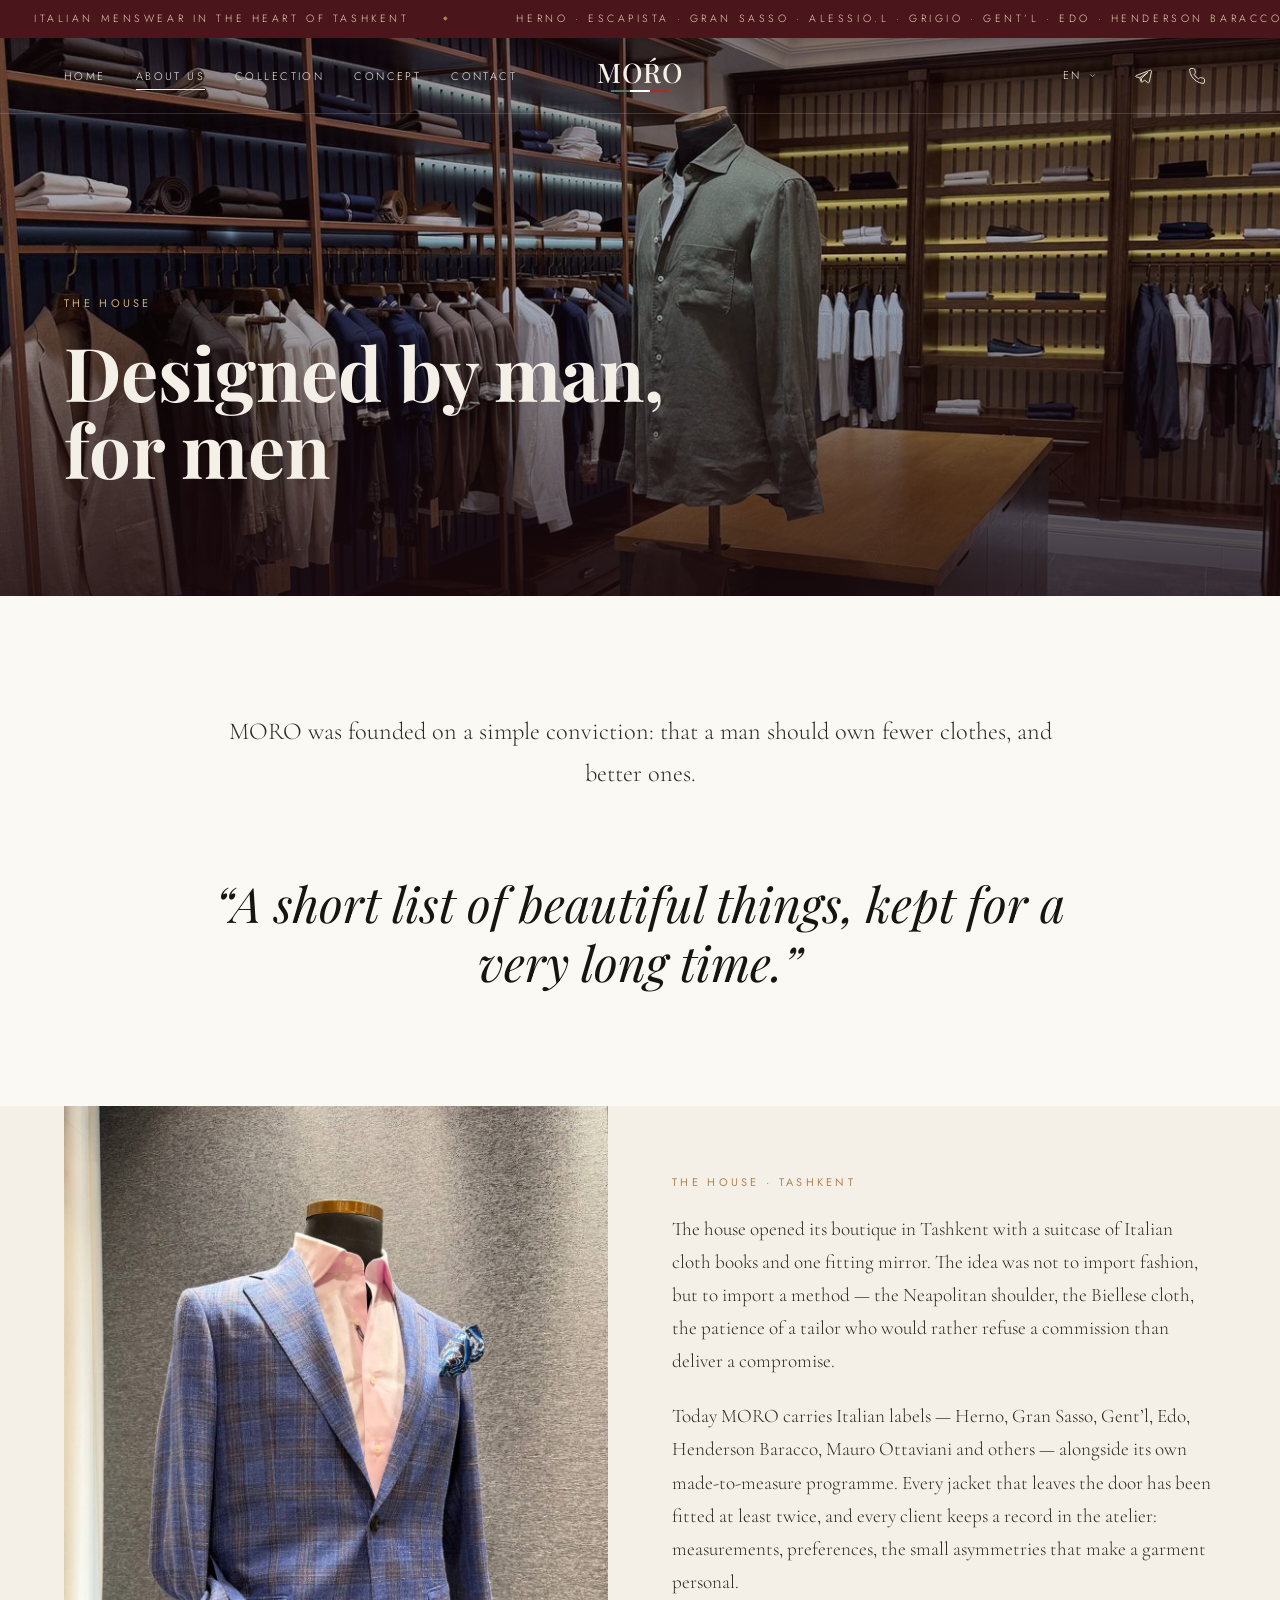
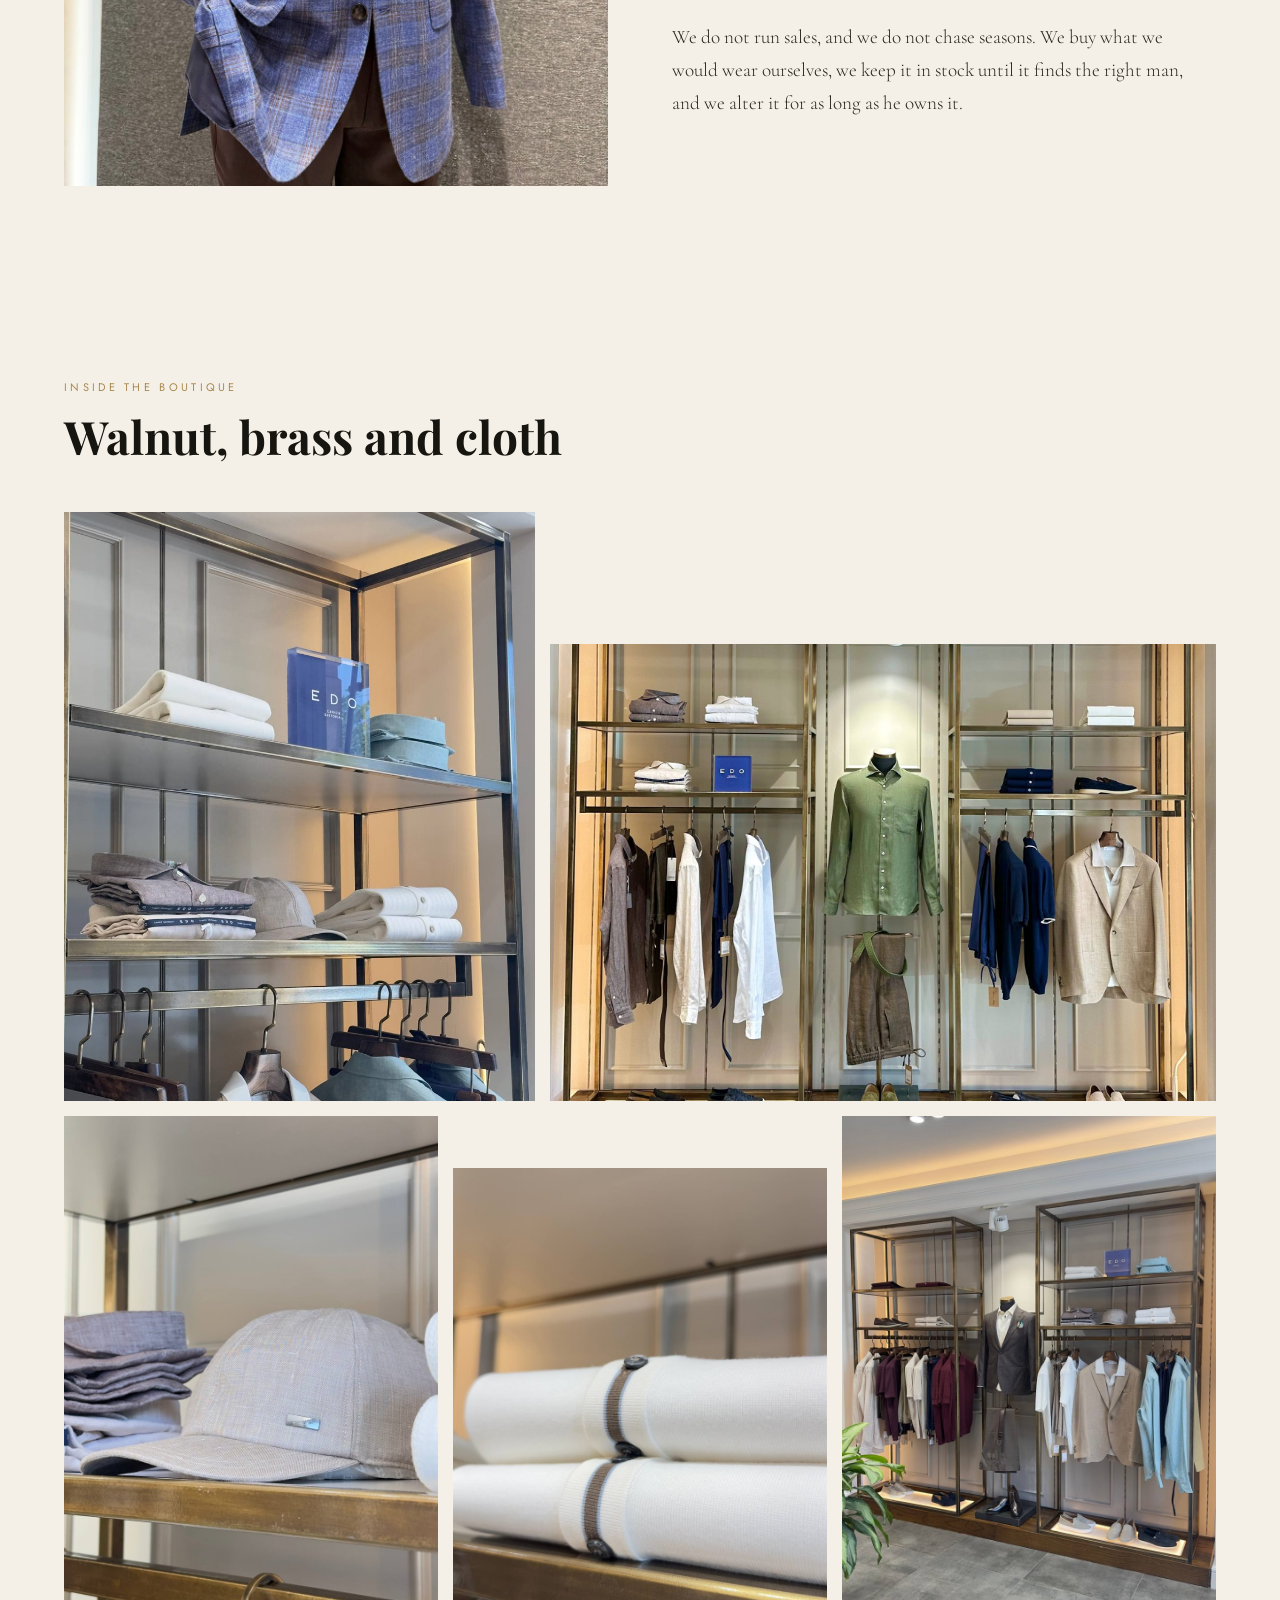
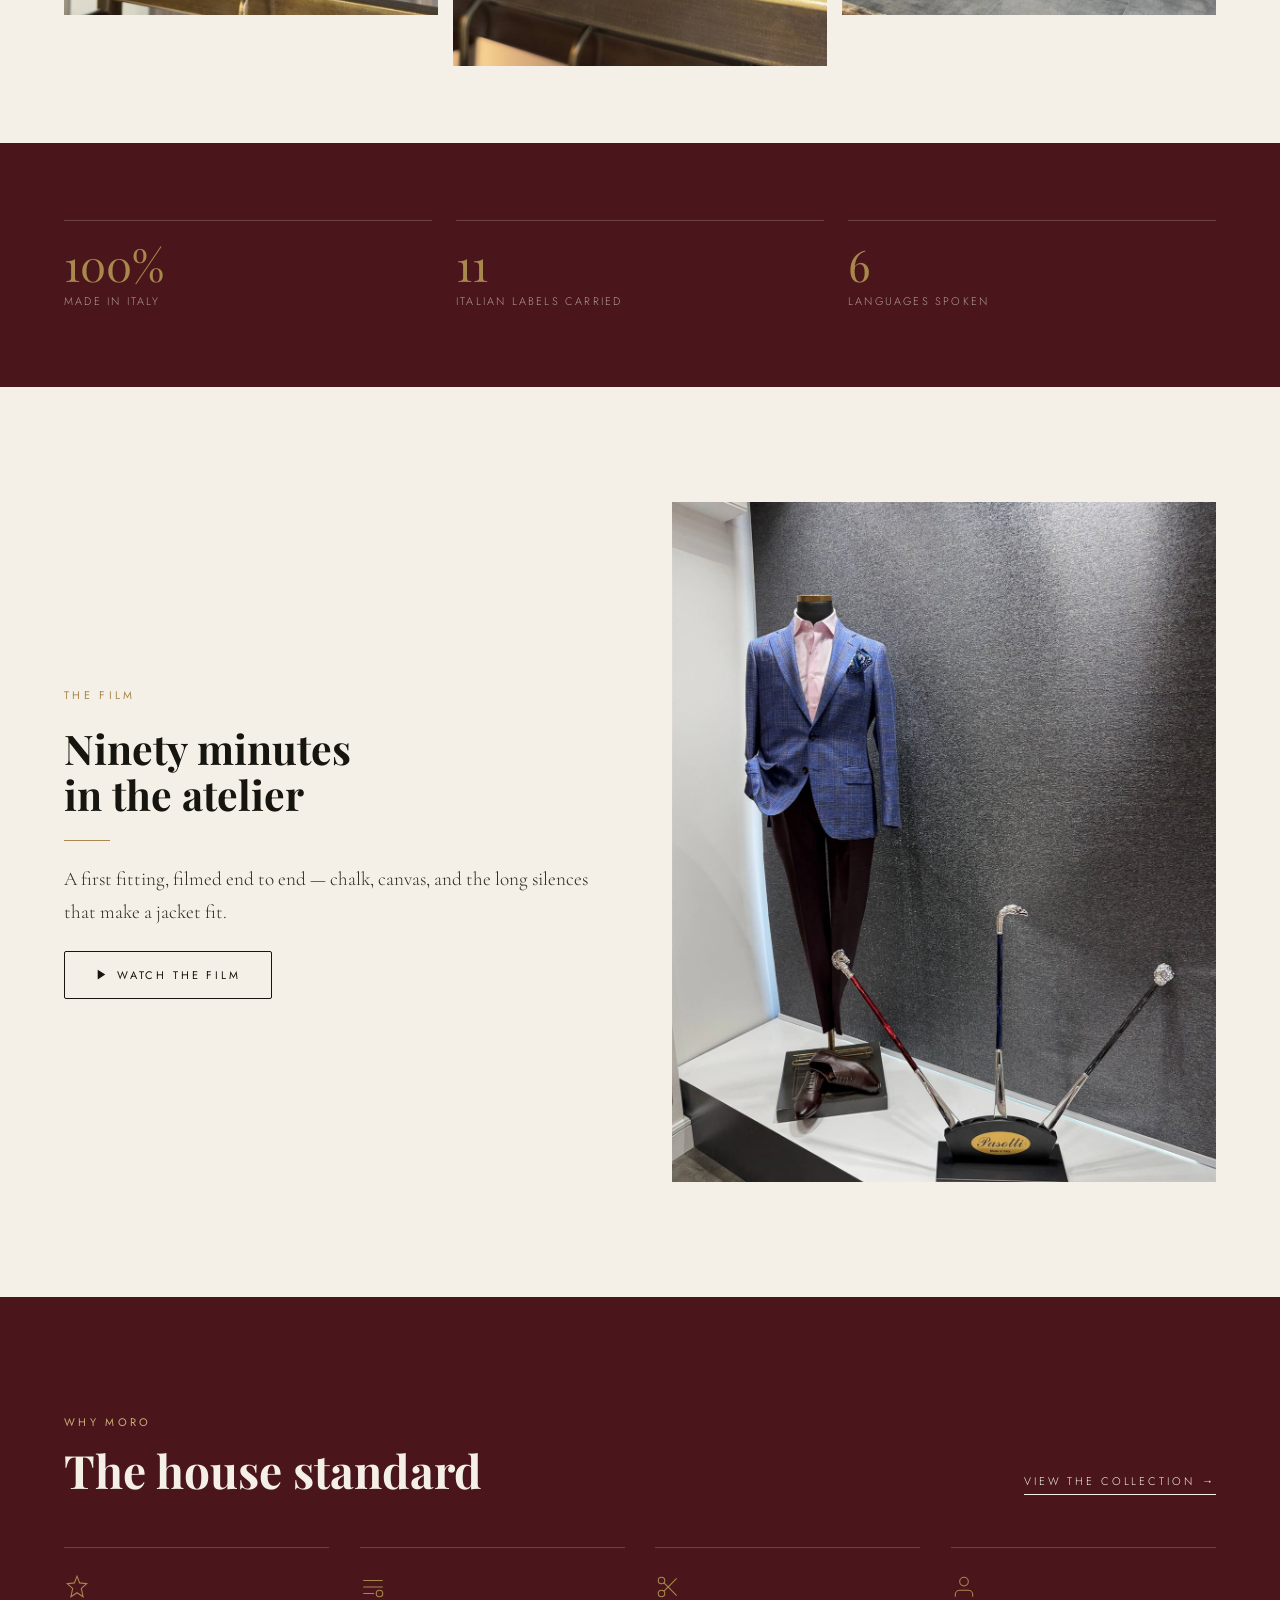
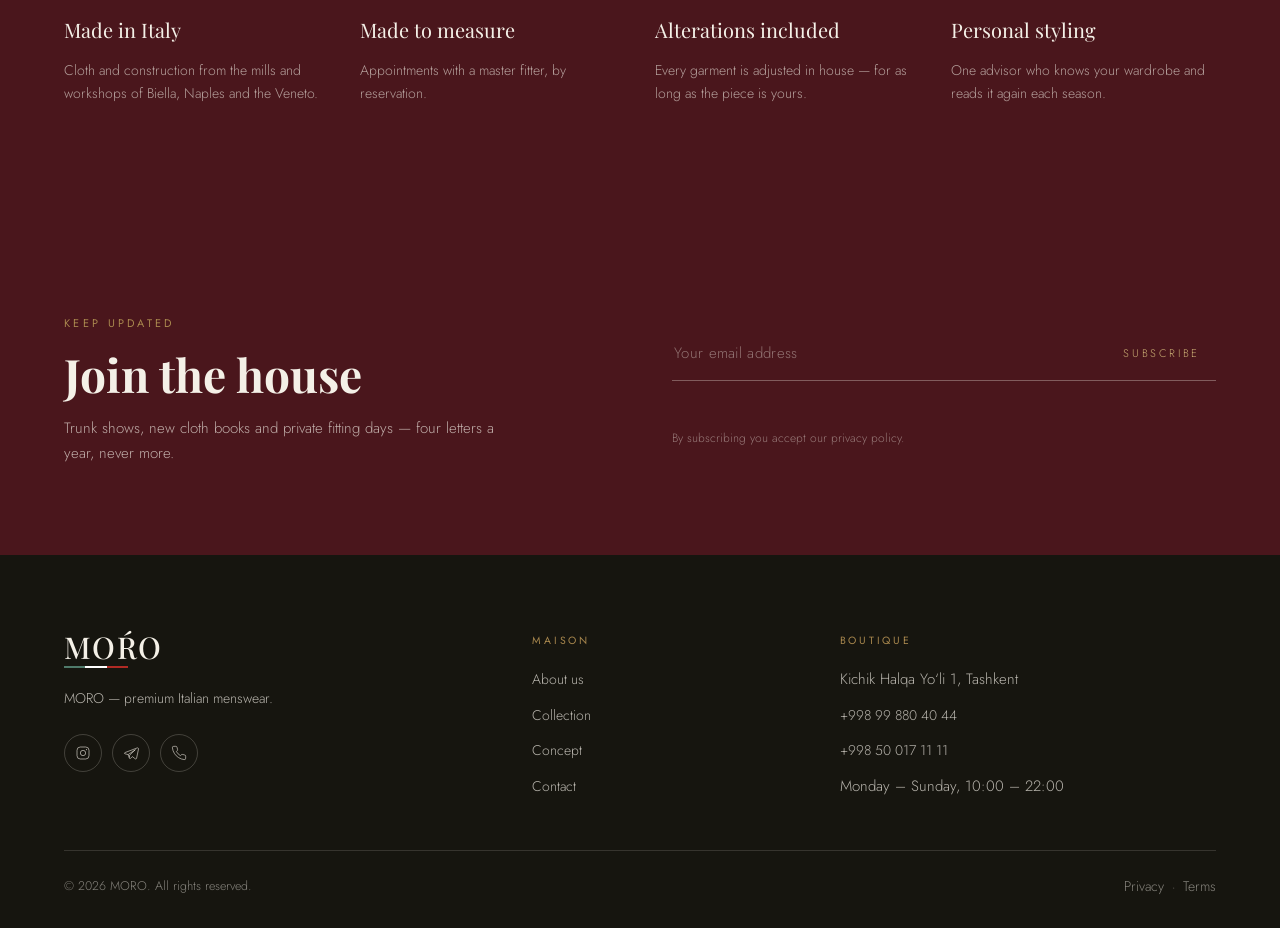
==== commit 6a6006a7: "Фирменный бордовый, один бутик, бренды в верхней строке - Палитра: зелёный заменён на бордовый MORO " ====
--- a/about.html
+++ b/about.html
@@ -4,8 +4,8 @@
 <meta charset="utf-8">
 <meta name="viewport" content="width=device-width, initial-scale=1">
 <title>О нас — MORO</title>
-<meta name="description" content="MORO — дом итальянского мужского пошива в Ташкенте: метод, ткани, ателье и два бутика.">
-<meta name="theme-color" content="#142A20">
+<meta name="description" content="MORO — премиальная мужская одежда из Италии: метод, ткани, ателье и бутик в Ташкенте.">
+<meta name="theme-color" content="#4A161C">
 <link rel="icon" href="assets/img/favicon.svg" type="image/svg+xml">
 <link rel="preconnect" href="https://fonts.googleapis.com">
 <link rel="preconnect" href="https://fonts.gstatic.com" crossorigin>
@@ -51,7 +51,7 @@
       <a class="icon-btn" href="https://t.me/moro_tashkent" target="_blank" rel="noopener" aria-label="Telegram">
         <svg viewBox="0 0 24 24"><path d="M21.5 4.3L2.9 11.4c-.9.3-.9 1.6.1 1.8l4.7 1.2 1.8 5.3c.3.8 1.3 1 1.9.3l2.5-2.6 4.6 3.4c.7.5 1.6.1 1.8-.7l3-14.2c.2-.9-.7-1.6-1.8-1.6z"/><path d="M7.7 14.4L18.6 7 10 15.2l-.3 3.6"/></svg>
       </a>
-      <a class="icon-btn" href="tel:+998500171111" aria-label="+998 50 017 11 11">
+      <a class="icon-btn" href="tel:+998998804044" aria-label="+998 99 880 40 44">
         <svg viewBox="0 0 24 24"><path d="M22 16.9v3a2 2 0 01-2.2 2 19.8 19.8 0 01-8.6-3.1 19.5 19.5 0 01-6-6A19.8 19.8 0 012.1 4.2 2 2 0 014.1 2h3a2 2 0 012 1.7c.1 1 .4 1.9.7 2.8a2 2 0 01-.5 2.1L8.1 9.9a16 16 0 006 6l1.3-1.2a2 2 0 012.1-.5c.9.3 1.8.6 2.8.7a2 2 0 011.7 2z"/></svg>
       </a>
     </div>
@@ -77,8 +77,8 @@
     <span class="eyebrow" data-i18n="ui.language"></span>
     <div class="drawer__langs" data-lang-chips></div>
     <div style="display:grid;gap:6px;font-size:14px;opacity:.8">
+      <a href="tel:+998998804044">+998 99 880 40 44</a>
       <a href="tel:+998500171111">+998 50 017 11 11</a>
-      <a href="tel:+998998804044">+998 99 880 40 44</a>
       <a href="https://www.instagram.com/moro_tashkent/" target="_blank" rel="noopener">Instagram</a>
       <a href="https://t.me/moro_tashkent" target="_blank" rel="noopener">Telegram</a>
     </div>
@@ -144,13 +144,12 @@
   </section>
 
   <!-- ══ Numbers ══ -->
-  <section class="sec sec--green sec--tight">
+  <section class="sec sec--wine sec--tight">
     <div class="wrap">
       <div class="stats">
         <div class="stat reveal"><span class="stat__n" data-i18n="stat.1.n"></span><span class="stat__l" data-i18n="stat.1.l"></span></div>
         <div class="stat reveal" data-d="1"><span class="stat__n" data-i18n="stat.2.n"></span><span class="stat__l" data-i18n="stat.2.l"></span></div>
         <div class="stat reveal" data-d="2"><span class="stat__n" data-i18n="stat.3.n"></span><span class="stat__l" data-i18n="stat.3.l"></span></div>
-        <div class="stat reveal" data-d="3"><span class="stat__n" data-i18n="stat.4.n"></span><span class="stat__l" data-i18n="stat.4.l"></span></div>
       </div>
     </div>
   </section>
@@ -179,7 +178,7 @@
   </section>
 
   <!-- ══ Values ══ -->
-  <section class="sec sec--green">
+  <section class="sec sec--wine">
     <div class="wrap">
       <div class="sec-head">
         <div class="sec-head__t">
@@ -245,7 +244,7 @@
           <a href="https://t.me/moro_tashkent" target="_blank" rel="noopener" aria-label="Telegram">
             <svg viewBox="0 0 24 24"><path d="M21.5 4.3L2.9 11.4c-.9.3-.9 1.6.1 1.8l4.7 1.2 1.8 5.3c.3.8 1.3 1 1.9.3l2.5-2.6 4.6 3.4c.7.5 1.6.1 1.8-.7l3-14.2c.2-.9-.7-1.6-1.8-1.6z"/><path d="M7.7 14.4L18.6 7 10 15.2l-.3 3.6"/></svg>
           </a>
-          <a href="tel:+998500171111" aria-label="+998 50 017 11 11">
+          <a href="tel:+998998804044" aria-label="+998 99 880 40 44">
             <svg viewBox="0 0 24 24"><path d="M22 16.9v3a2 2 0 01-2.2 2 19.8 19.8 0 01-8.6-3.1 19.5 19.5 0 01-6-6A19.8 19.8 0 012.1 4.2 2 2 0 014.1 2h3a2 2 0 012 1.7c.1 1 .4 1.9.7 2.8a2 2 0 01-.5 2.1L8.1 9.9a16 16 0 006 6l1.3-1.2a2 2 0 012.1-.5c.9.3 1.8.6 2.8.7a2 2 0 011.7 2z"/></svg>
           </a>
         </div>
@@ -259,21 +258,13 @@
           <li><a href="contact.html" data-i18n="nav.contact"></a></li>
         </ul>
       </div>
-      <div>
-        <h4 data-i18n="ftr.c2"></h4>
-        <ul>
-          <li><a href="contact.html" data-i18n="ftr.care.1"></a></li>
-          <li><a href="contact.html" data-i18n="ftr.care.2"></a></li>
-          <li><a href="concept.html" data-i18n="ftr.care.3"></a></li>
-          <li><a href="contact.html" data-i18n="ftr.care.4"></a></li>
-          <li><a href="contact.html" data-i18n="ftr.care.5"></a></li>
-        </ul>
-      </div>
+
       <div>
         <h4 data-i18n="ftr.c3"></h4>
         <ul>
-          <li><span data-i18n="shop.1.addr"></span><br><a href="tel:+998500171111">+998 50 017 11 11</a></li>
-          <li><span data-i18n="shop.2.addr"></span><br><a href="tel:+998998804044">+998 99 880 40 44</a></li>
+          <li><span data-i18n="shop.1.addr"></span></li>
+          <li><a href="tel:+998998804044">+998 99 880 40 44</a></li>
+          <li><a href="tel:+998500171111">+998 50 017 11 11</a></li>
           <li><span data-i18n="shop.hours.v"></span></li>
         </ul>
       </div>
--- a/assets/css/style.css
+++ b/assets/css/style.css
@@ -1,6 +1,6 @@
 /* =========================================================
    MORO — Sartoria Italiana, Tashkent
-   Design system: "old money" — bottle green, brass, bone, burgundy
+   Design system: "old money" — MORO burgundy, brass, bone, ink
    ========================================================= */
 
 /* ---------- 1. Tokens ---------- */
@@ -16,18 +16,21 @@
   --stone:       #8A8375;
   --stone-2:     #A9A294;
 
-  --green:       #1E3A2E;
-  --green-deep:  #142A20;
-  --green-soft:  #2E5344;
+  /* House colour — MORO burgundy */
+  --wine:        #6B2028;
+  --wine-deep:   #4A161C;
+  --wine-soft:   #8A2F38;
 
   --brass:       #A9884E;
   --brass-lt:    #C9AC73;
-  --brass-pale:  #E3D3B0;
-
-  --burgundy:    #6B2028;
-
+  --brass-pale:  #E8D5B4;
+
+  /* Logo tricolore (Italian flag — part of the mark, unchanged) */
   --tri-green:   #4F7A6A;
   --tri-red:     #B02A24;
+
+  /* Shared dark scrim, warm to match the burgundy */
+  --scrim:       28, 10, 13;
 
   /* Semantic */
   --bg:          var(--bone);
@@ -85,7 +88,7 @@
 input, textarea, select { font: inherit; color: inherit; }
 h1, h2, h3, h4, p, figure, blockquote { margin: 0; }
 ul, ol { margin: 0; padding: 0; list-style: none; }
-::selection { background: var(--green); color: var(--bone); }
+::selection { background: var(--wine); color: var(--bone); }
 
 :focus-visible { outline: 2px solid var(--brass); outline-offset: 3px; }
 
@@ -155,10 +158,10 @@
 .btn:hover::after { transform: scaleY(1); transform-origin: top; }
 .btn { z-index: 0; }
 .btn--light { --btn-fg: var(--bone); --btn-bd: rgba(244,240,231,.75); }
-.btn--light:hover { color: var(--green-deep); }
+.btn--light:hover { color: var(--wine-deep); }
 .btn--light:hover::after { background: var(--bone); }
-.btn--solid { --btn-fg: var(--bone); background: var(--green); border-color: var(--green); }
-.btn--solid:hover { color: var(--green); }
+.btn--solid { --btn-fg: var(--bone); background: var(--wine); border-color: var(--wine); }
+.btn--solid:hover { color: var(--wine); }
 .btn--solid::after { background: var(--bone); }
 
 .link-u {
@@ -198,7 +201,7 @@
 /* ---------- 6. Announcement bar ---------- */
 .topbar {
   height: var(--bar-h);
-  background: var(--green-deep);
+  background: var(--wine-deep);
   color: var(--brass-pale);
   display: flex; align-items: center;
   overflow: hidden;
@@ -264,7 +267,7 @@
 }
 .hdr--over.is-stuck {
   position: fixed; top: 0;
-  background: rgba(20,42,32,.96);
+  background: rgba(var(--scrim), .96);
   backdrop-filter: blur(10px);
   color: var(--bone);
   border-color: rgba(244,240,231,.14);
@@ -305,7 +308,7 @@
 /* ---------- 9. Mobile drawer ---------- */
 .drawer {
   position: fixed; inset: 0; z-index: 90;
-  background: var(--green-deep); color: var(--bone);
+  background: var(--wine-deep); color: var(--bone);
   display: flex; flex-direction: column;
   transform: translateX(-100%); transition: transform .6s var(--ease);
   overflow-y: auto;
@@ -325,10 +328,10 @@
   padding: 8px 14px; border: 1px solid rgba(244,240,231,.28); border-radius: var(--r);
   font-size: 11px; letter-spacing: .16em; text-transform: uppercase;
 }
-.drawer__langs button[aria-selected="true"] { background: var(--brass); border-color: var(--brass); color: var(--green-deep); }
+.drawer__langs button[aria-selected="true"] { background: var(--brass); border-color: var(--brass); color: var(--wine-deep); }
 
 /* ---------- 10. Hero slider ---------- */
-.hero { position: relative; height: 100svh; min-height: 620px; overflow: hidden; background: var(--green-deep); }
+.hero { position: relative; height: 100svh; min-height: 620px; overflow: hidden; background: var(--wine-deep); }
 .hero__slides { position: absolute; inset: 0; }
 .hero__slide { position: absolute; inset: 0; opacity: 0; transition: opacity 1.5s var(--ease); }
 .hero__slide.on { opacity: 1; }
@@ -340,7 +343,7 @@
 .hero__slide::after {
   content: ""; position: absolute; inset: 0;
   background:
-    linear-gradient(to top, rgba(11,20,16,.78) 0%, rgba(11,20,16,.22) 46%, rgba(11,20,16,.42) 100%);
+    linear-gradient(to top, rgba(var(--scrim),.78) 0%, rgba(var(--scrim),.22) 46%, rgba(var(--scrim),.42) 100%);
 }
 .hero__body {
   position: absolute; inset: 0; z-index: 2;
@@ -383,14 +386,14 @@
   width: 44px; height: 44px; border: 1px solid rgba(244,240,231,.35); border-radius: 50%;
   display: grid; place-items: center; color: var(--bone); transition: background var(--fast), color var(--fast);
 }
-.hero__arrows button:hover { background: var(--bone); color: var(--green-deep); }
+.hero__arrows button:hover { background: var(--bone); color: var(--wine-deep); }
 .hero__arrows svg { width: 15px; height: 15px; stroke: currentColor; fill: none; stroke-width: 1.3; }
 .hero__count { font-size: 11px; letter-spacing: .22em; color: var(--bone); font-variant-numeric: tabular-nums; }
 
 /* ---------- 11. Page hero (inner pages) ---------- */
-.phero { position: relative; min-height: 62svh; display: grid; align-items: end; overflow: hidden; background: var(--green-deep); }
+.phero { position: relative; min-height: 62svh; display: grid; align-items: end; overflow: hidden; background: var(--wine-deep); }
 .phero img { position: absolute; inset: 0; width: 100%; height: 100%; object-fit: cover; object-position: var(--pos, 50% 35%); }
-.phero::after { content: ""; position: absolute; inset: 0; background: linear-gradient(to top, rgba(11,20,16,.8), rgba(11,20,16,.25) 60%, rgba(11,20,16,.45)); }
+.phero::after { content: ""; position: absolute; inset: 0; background: linear-gradient(to top, rgba(var(--scrim),.8), rgba(var(--scrim),.25) 60%, rgba(var(--scrim),.45)); }
 .phero__in { position: relative; z-index: 2; color: var(--bone); padding-block: clamp(60px, 12vh, 120px); }
 .phero__title { font-family: var(--f-display); font-size: clamp(36px, 6vw, 74px); line-height: 1.05; margin-top: 18px; }
 .phero .eyebrow { color: var(--brass-lt); }
@@ -398,9 +401,9 @@
 /* ---------- 12. Sections ---------- */
 .sec { padding-block: clamp(64px, 9vw, 132px); }
 .sec--tight { padding-block: clamp(48px, 6vw, 88px); }
-.sec--green { background: var(--green-deep); color: var(--bone); }
-.sec--green .eyebrow { color: var(--brass-lt); }
-.sec--green .lead { color: rgba(244,240,231,.78); }
+.sec--wine { background: var(--wine-deep); color: var(--bone); }
+.sec--wine .eyebrow { color: var(--brass-lt); }
+.sec--wine .lead { color: rgba(244,240,231,.78); }
 .sec--paper { background: var(--paper); }
 
 .sec-head { display: flex; align-items: flex-end; justify-content: space-between; gap: 30px; flex-wrap: wrap; margin-bottom: clamp(34px, 4vw, 58px); }
@@ -429,7 +432,7 @@
   background: var(--bone); color: var(--ink);
   font-size: 9.5px; letter-spacing: .2em; text-transform: uppercase; padding: 5px 10px;
 }
-.card__tag--brass { background: var(--brass); color: var(--green-deep); }
+.card__tag--brass { background: var(--brass); color: var(--wine-deep); }
 .card__quick {
   position: absolute; inset-inline: 12px; bottom: 12px; z-index: 2;
   background: rgba(251,249,244,.94); color: var(--ink);
@@ -452,10 +455,10 @@
 }
 html[lang="ar"] .filters button { letter-spacing: .03em; font-size: 12.5px; }
 .filters button:hover { border-color: var(--ink); }
-.filters button[aria-pressed="true"] { background: var(--green); border-color: var(--green); color: var(--bone); }
+.filters button[aria-pressed="true"] { background: var(--wine); border-color: var(--wine); color: var(--bone); }
 
 /* ---------- 14. Marquee ---------- */
-.marq { background: var(--green-deep); color: var(--bone); padding-block: 20px; overflow: hidden; border-block: 1px solid rgba(244,240,231,.1); }
+.marq { background: var(--wine-deep); color: var(--bone); padding-block: 20px; overflow: hidden; border-block: 1px solid rgba(244,240,231,.1); }
 .marq__track { display: flex; white-space: nowrap; animation: slide 34s linear infinite; }
 .marq__track span {
   font-family: var(--f-display); font-size: clamp(21px, 2.6vw, 34px);
@@ -474,22 +477,22 @@
 .split__title { font-family: var(--f-display); font-size: clamp(26px, 3.2vw, 44px); line-height: 1.12; }
 
 /* Stat row */
-.stats { display: grid; grid-template-columns: repeat(4, 1fr); gap: 24px; }
+.stats { display: grid; grid-template-columns: repeat(auto-fit, minmax(170px, 1fr)); gap: 24px; }
 .stat { display: grid; gap: 6px; padding-top: 22px; border-top: 1px solid var(--line); }
-.sec--green .stat { border-color: rgba(244,240,231,.2); }
+.sec--wine .stat { border-color: rgba(244,240,231,.2); }
 .stat__n { font-family: var(--f-display); font-size: clamp(30px, 3.4vw, 48px); line-height: 1; color: var(--brass); }
 .stat__l { font-size: 11px; letter-spacing: .2em; text-transform: uppercase; color: var(--stone); }
-.sec--green .stat__l { color: rgba(244,240,231,.6); }
+.sec--wine .stat__l { color: rgba(244,240,231,.6); }
 html[lang="ar"] .stat__l { letter-spacing: .03em; font-size: 13px; }
 
 /* ---------- 16. Values ---------- */
 .vals { display: grid; grid-template-columns: repeat(4, 1fr); gap: clamp(20px, 2.4vw, 40px); }
 .val { display: grid; gap: 13px; padding-top: 26px; border-top: 1px solid var(--line); }
-.sec--green .val { border-color: rgba(244,240,231,.2); }
+.sec--wine .val { border-color: rgba(244,240,231,.2); }
 .val svg { width: 26px; height: 26px; stroke: var(--brass); fill: none; stroke-width: 1; }
 .val h3 { font-family: var(--f-display); font-size: 20px; font-weight: 400; }
 .val p { font-size: 14px; color: var(--muted); line-height: 1.68; }
-.sec--green .val p { color: rgba(244,240,231,.62); }
+.sec--wine .val p { color: rgba(244,240,231,.62); }
 
 /* ---------- 17. Mosaic ---------- */
 .mosaic { display: grid; grid-template-columns: repeat(12, 1fr); gap: clamp(10px, 1.2vw, 20px); }
@@ -503,21 +506,22 @@
 .m-e { grid-column: span 4; aspect-ratio: 3/4; }
 
 /* ---------- 18. Boutiques ---------- */
-.shops { display: grid; grid-template-columns: 1fr 1fr; gap: clamp(20px, 2.6vw, 40px); }
-.shop { background: var(--paper); border: 1px solid var(--line-soft); display: grid; }
-.sec--green .shop { background: rgba(244,240,231,.05); border-color: rgba(244,240,231,.16); }
-.shop__img { aspect-ratio: 16/10; overflow: hidden; }
+/* One boutique: a single wide card, image beside the details */
+.shops { display: grid; gap: clamp(20px, 2.6vw, 40px); }
+.shop { background: var(--paper); border: 1px solid var(--line-soft); display: grid; grid-template-columns: 1.15fr 1fr; align-items: stretch; }
+.sec--wine .shop { background: rgba(244,240,231,.05); border-color: rgba(244,240,231,.16); }
+.shop__img { overflow: hidden; min-height: 320px; }
 .shop__img img { width: 100%; height: 100%; object-fit: cover; object-position: 50% 45%; transition: transform 1.4s var(--ease); }
 .shop:hover .shop__img img { transform: scale(1.05); }
 .shop__body { padding: clamp(22px, 2.4vw, 38px); display: grid; gap: 15px; align-content: start; }
 .shop__name { font-family: var(--f-display); font-size: clamp(21px, 2.2vw, 28px); }
 .shop__row { display: flex; gap: 12px; align-items: flex-start; font-size: 14.5px; color: var(--ink-2); }
-.sec--green .shop__row { color: rgba(244,240,231,.8); }
+.sec--wine .shop__row { color: rgba(244,240,231,.8); }
 .shop__row svg { width: 16px; height: 16px; stroke: var(--brass); fill: none; stroke-width: 1.2; flex: none; margin-top: 4px; }
 .shop__row a:hover { color: var(--brass); }
 
 /* ---------- 19. Newsletter ---------- */
-.news { background: var(--green-deep); color: var(--bone); }
+.news { background: var(--wine-deep); color: var(--bone); }
 .news__in { display: grid; grid-template-columns: 1fr 1fr; gap: clamp(28px, 5vw, 80px); align-items: center; padding-block: clamp(56px, 7vw, 96px); }
 .news__t { font-family: var(--f-display); font-size: clamp(28px, 3.6vw, 48px); line-height: 1.1; margin-block: 14px 16px; }
 .news p { color: rgba(244,240,231,.68); font-size: 15px; max-width: 460px; }
@@ -554,7 +558,7 @@
 /* ---------- 21. Quick view modal ---------- */
 .modal { position: fixed; inset: 0; z-index: 100; display: grid; place-items: center; padding: 16px; visibility: hidden; }
 .modal.open { visibility: visible; }
-.modal__bd { position: absolute; inset: 0; background: rgba(11,20,16,.72); opacity: 0; transition: opacity var(--med); }
+.modal__bd { position: absolute; inset: 0; background: rgba(var(--scrim),.72); opacity: 0; transition: opacity var(--med); }
 .modal.open .modal__bd { opacity: 1; }
 .modal__box {
   position: relative; z-index: 2; background: var(--paper); width: min(980px, 100%); max-height: 92svh; overflow: auto;
@@ -577,7 +581,7 @@
 
 /* ---------- 22. Footer ---------- */
 .ftr { background: var(--ink); color: rgba(244,240,231,.72); padding-block: clamp(52px, 6vw, 84px) 30px; }
-.ftr__grid { display: grid; grid-template-columns: 1.6fr 1fr 1fr 1.2fr; gap: clamp(26px, 3vw, 56px); }
+.ftr__grid { display: grid; grid-template-columns: 1.6fr 1fr 1.4fr; gap: clamp(26px, 3vw, 56px); }
 .ftr__brand { display: grid; gap: 18px; align-content: start; max-width: 320px; }
 .ftr__brand .logo { color: var(--bone); align-items: flex-start; }
 .ftr__brand p { font-size: 14px; line-height: 1.72; }
@@ -599,7 +603,7 @@
 /* ---------- 23. Misc ---------- */
 .toast {
   position: fixed; z-index: 120; inset-inline: 0; bottom: 26px; margin-inline: auto; width: max-content; max-width: 90vw;
-  background: var(--green-deep); color: var(--bone); border: 1px solid var(--brass);
+  background: var(--wine-deep); color: var(--bone); border: 1px solid var(--brass);
   padding: 13px 24px; font-size: 13px; letter-spacing: .03em;
   opacity: 0; transform: translateY(14px); pointer-events: none; transition: opacity var(--med), transform var(--med);
 }
@@ -607,11 +611,11 @@
 
 .to-top {
   position: fixed; z-index: 45; inset-inline-end: 22px; bottom: 22px;
-  width: 46px; height: 46px; border-radius: 50%; background: var(--green); color: var(--bone);
+  width: 46px; height: 46px; border-radius: 50%; background: var(--wine); color: var(--bone);
   display: grid; place-items: center; opacity: 0; pointer-events: none; transition: opacity var(--med), background var(--fast);
 }
 .to-top.on { opacity: 1; pointer-events: auto; }
-.to-top:hover { background: var(--brass); color: var(--green-deep); }
+.to-top:hover { background: var(--brass); color: var(--wine-deep); }
 .to-top svg { width: 16px; height: 16px; stroke: currentColor; fill: none; stroke-width: 1.4; }
 
 /* ---------- 24. Responsive ---------- */
@@ -623,11 +627,12 @@
   .hdr__nav { display: none; }
   .burger { display: inline-flex; }
   .hdr__in { grid-template-columns: 1fr auto 1fr; }
-  .vals, .stats { grid-template-columns: repeat(2, 1fr); }
+  .vals { grid-template-columns: repeat(2, 1fr); }
   .split { grid-template-columns: 1fr; }
   .split--rev .split__media { order: 0; }
   .split__media { aspect-ratio: 3/2; }
-  .shops { grid-template-columns: 1fr; }
+  .shop { grid-template-columns: 1fr; }
+  .shop__img { min-height: 0; aspect-ratio: 16/10; }
   .news__in { grid-template-columns: 1fr; }
   .modal__box { grid-template-columns: 1fr; }
   .modal__img img { aspect-ratio: 16/10; }
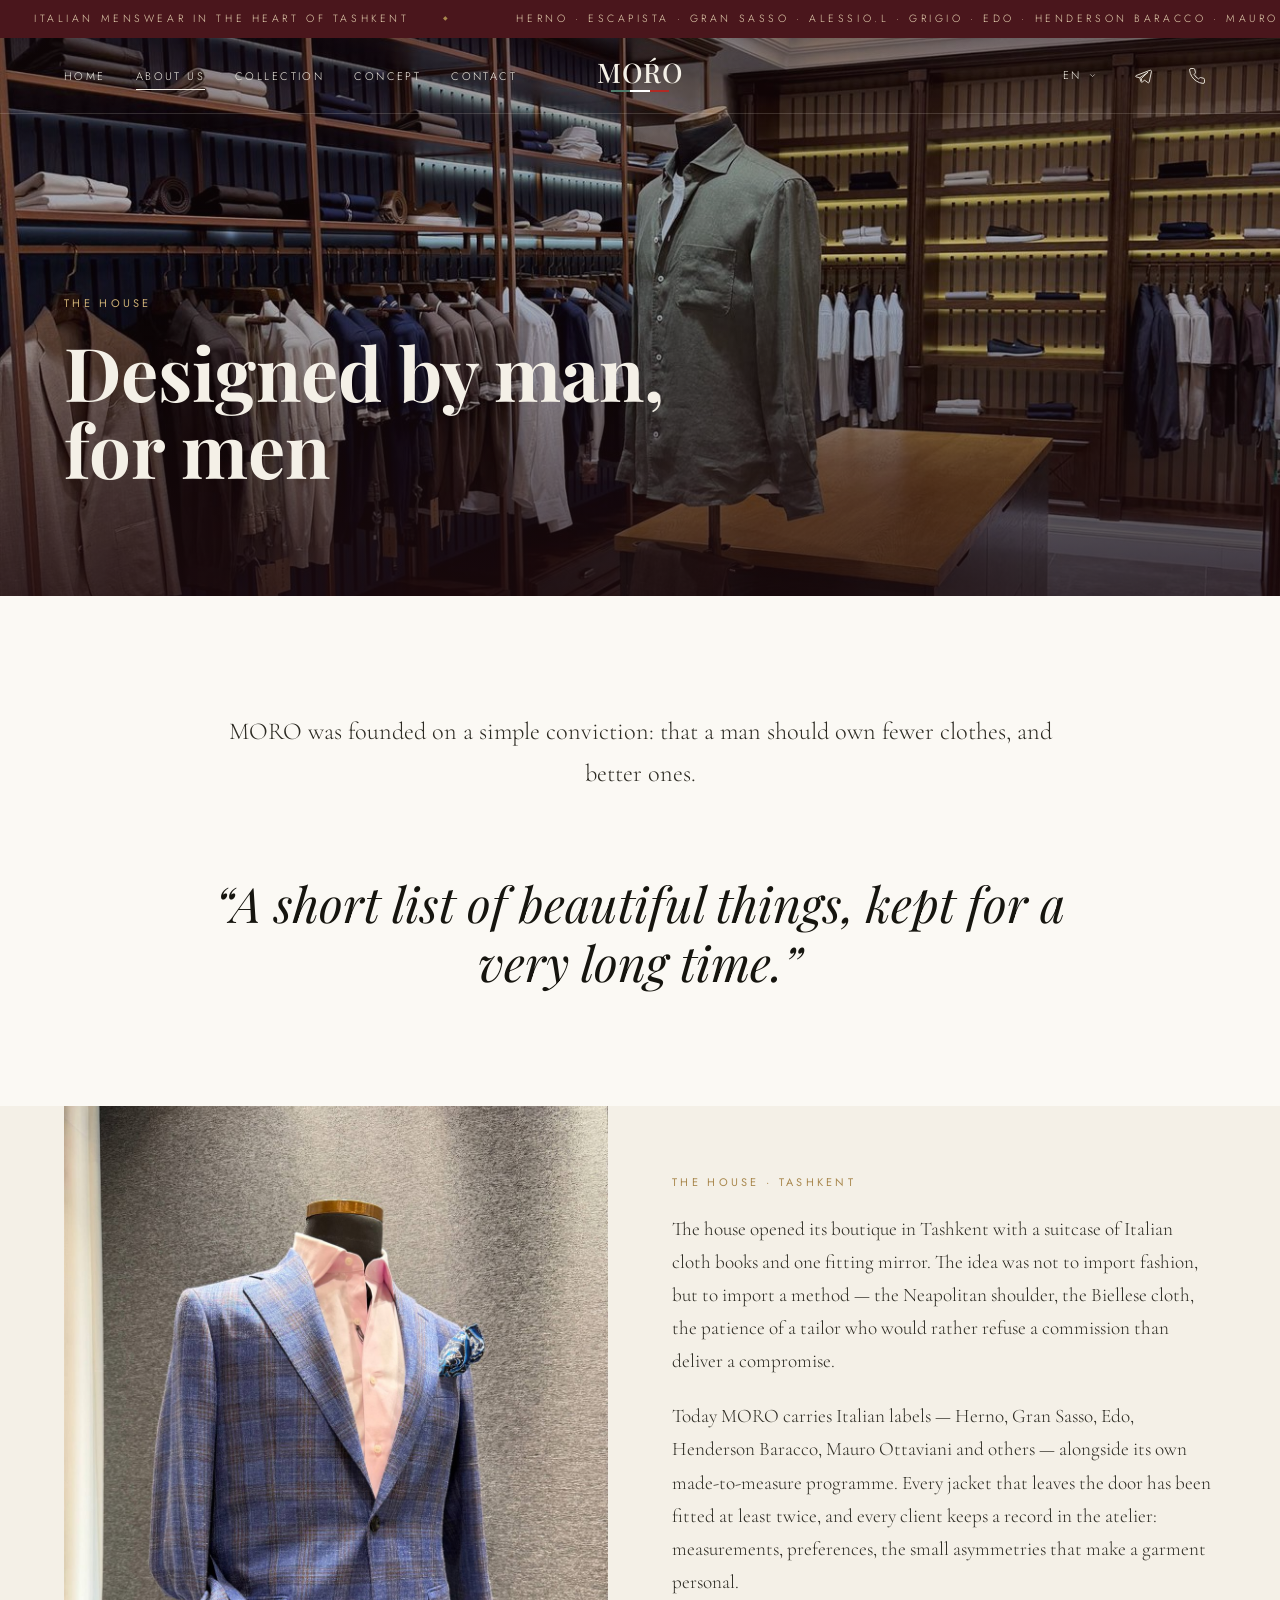
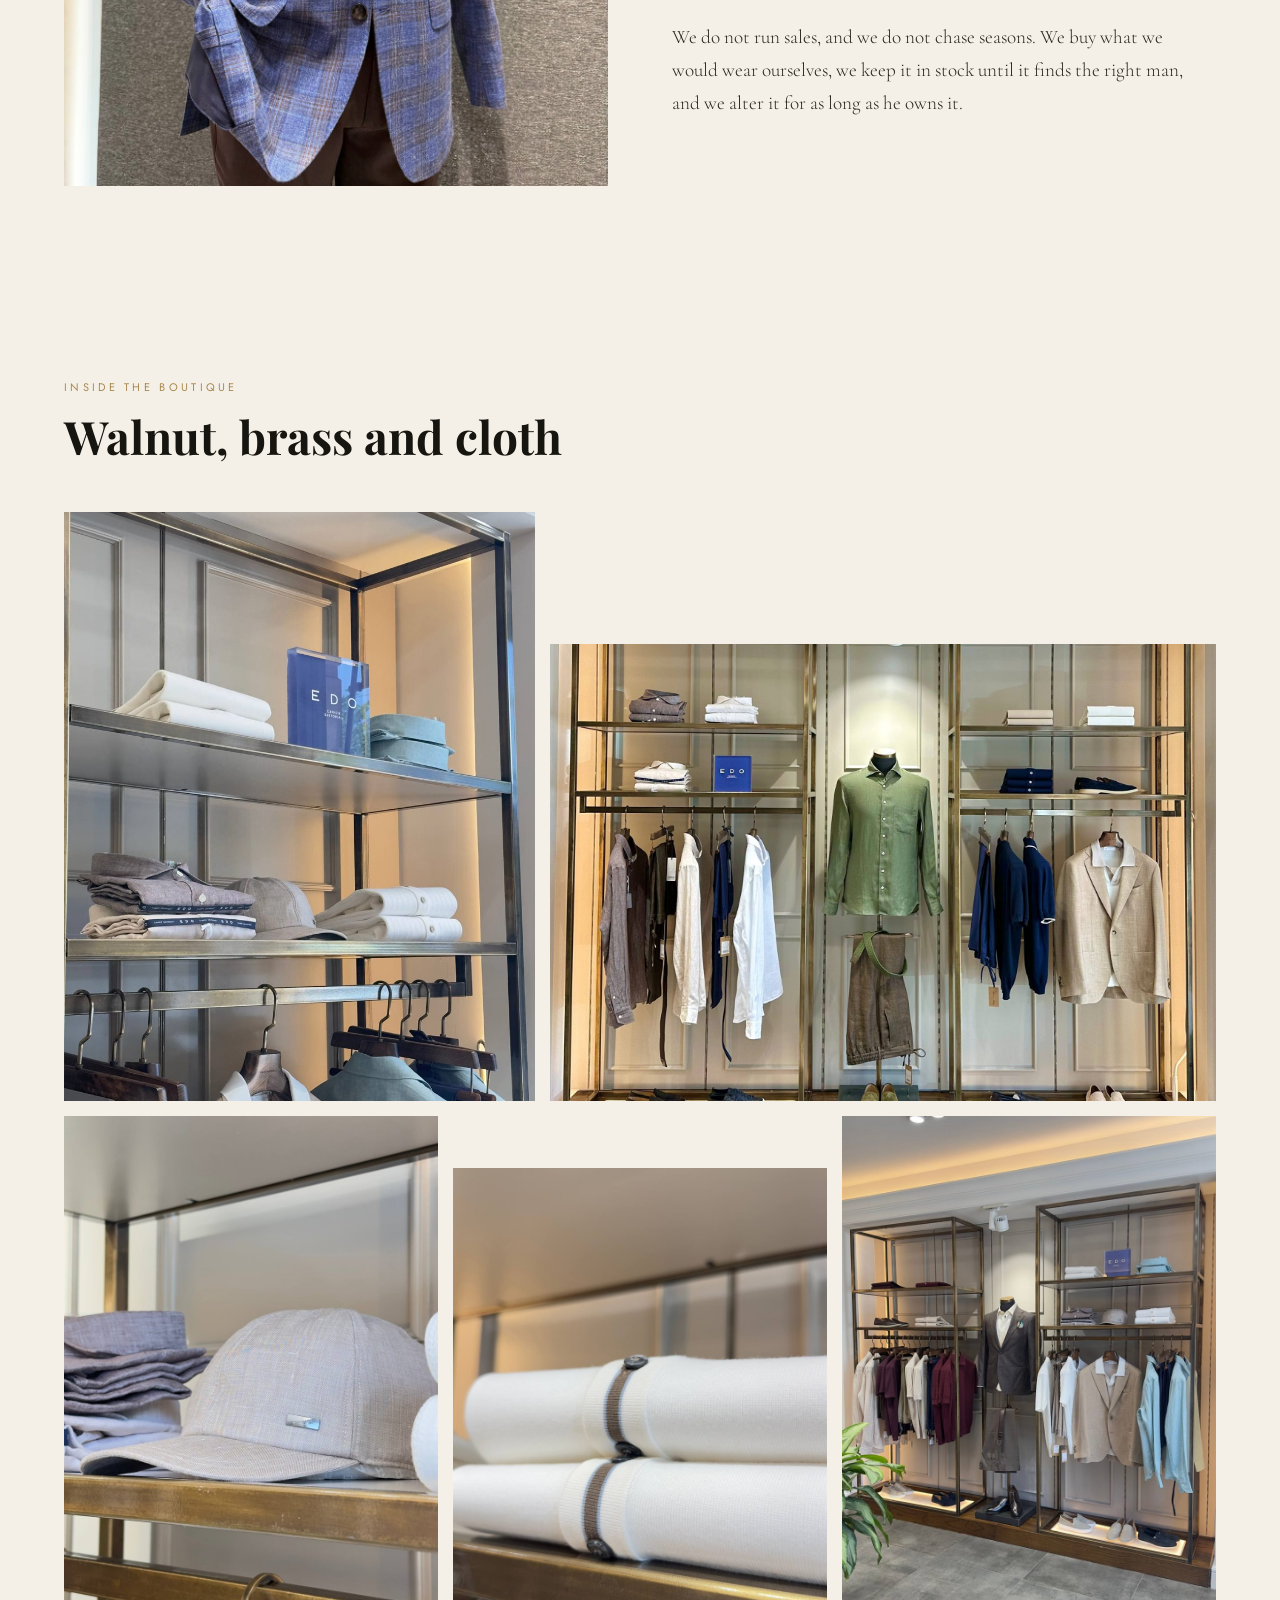
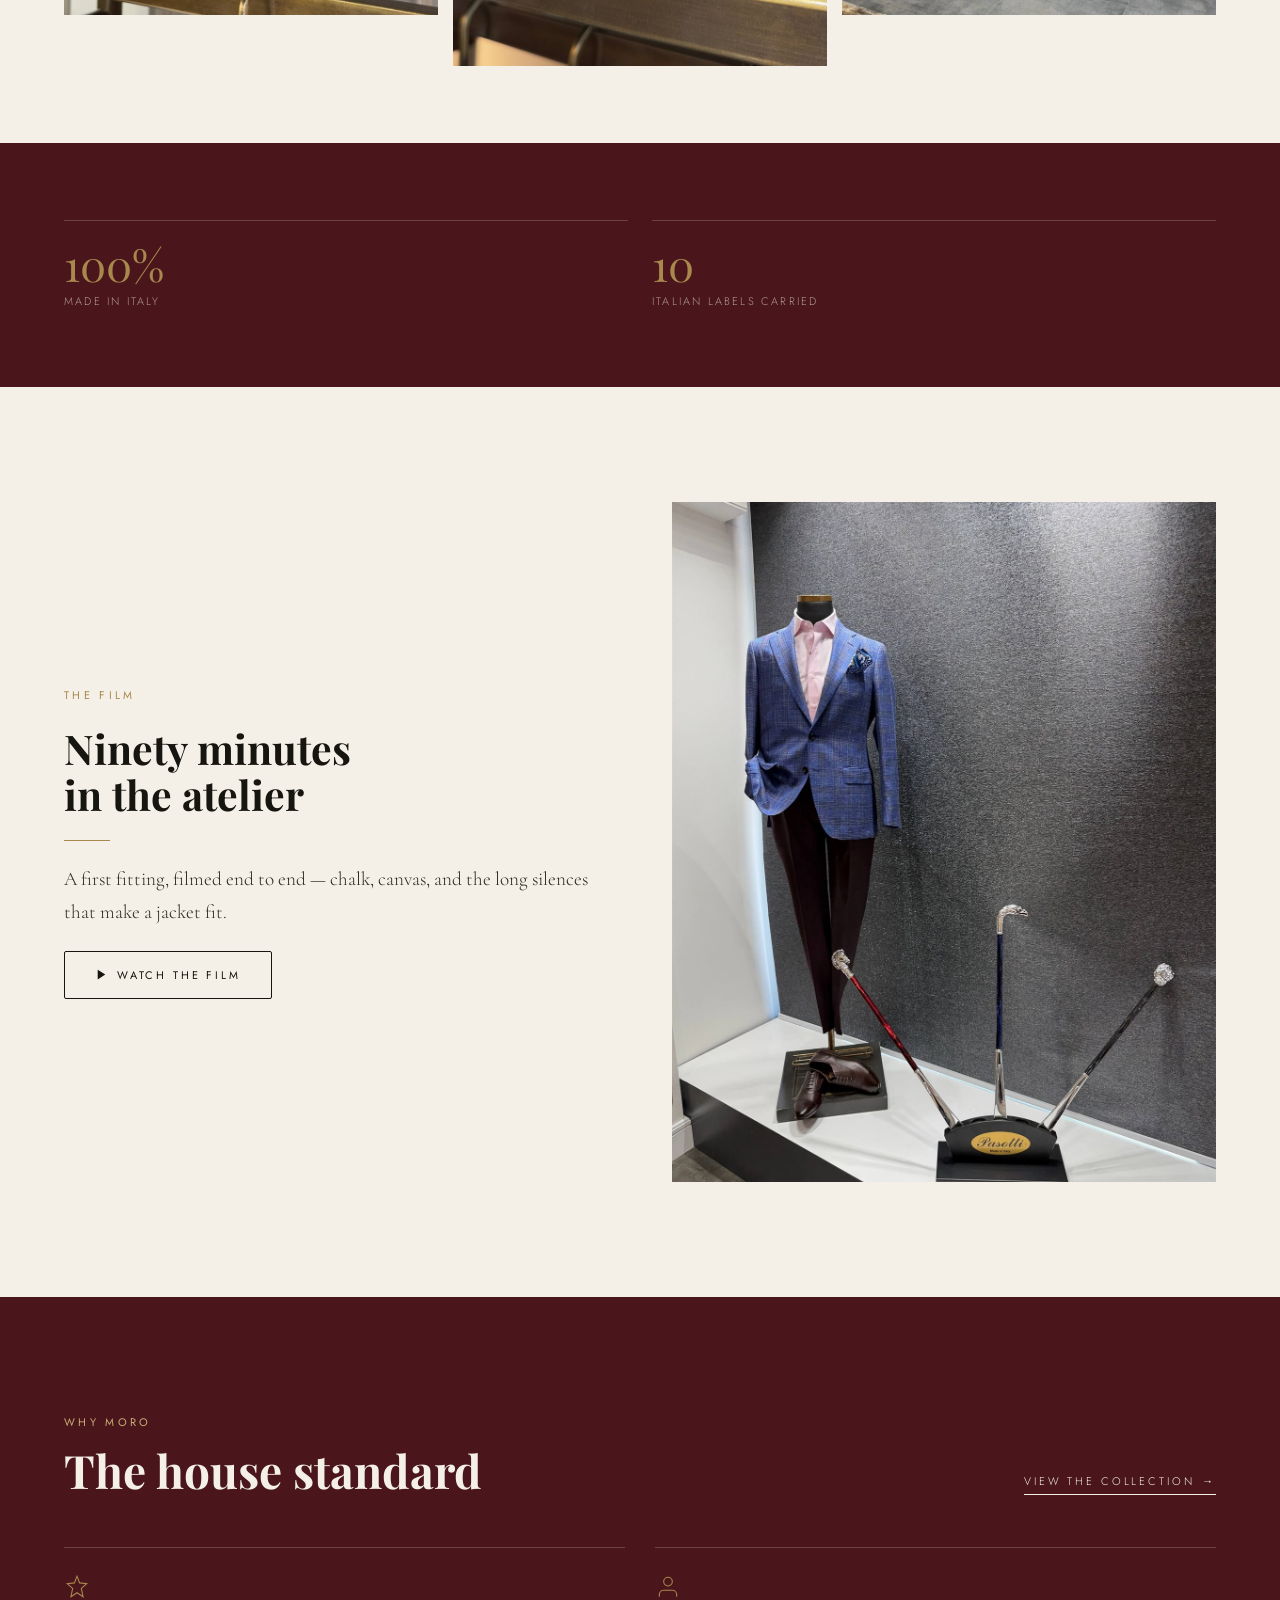
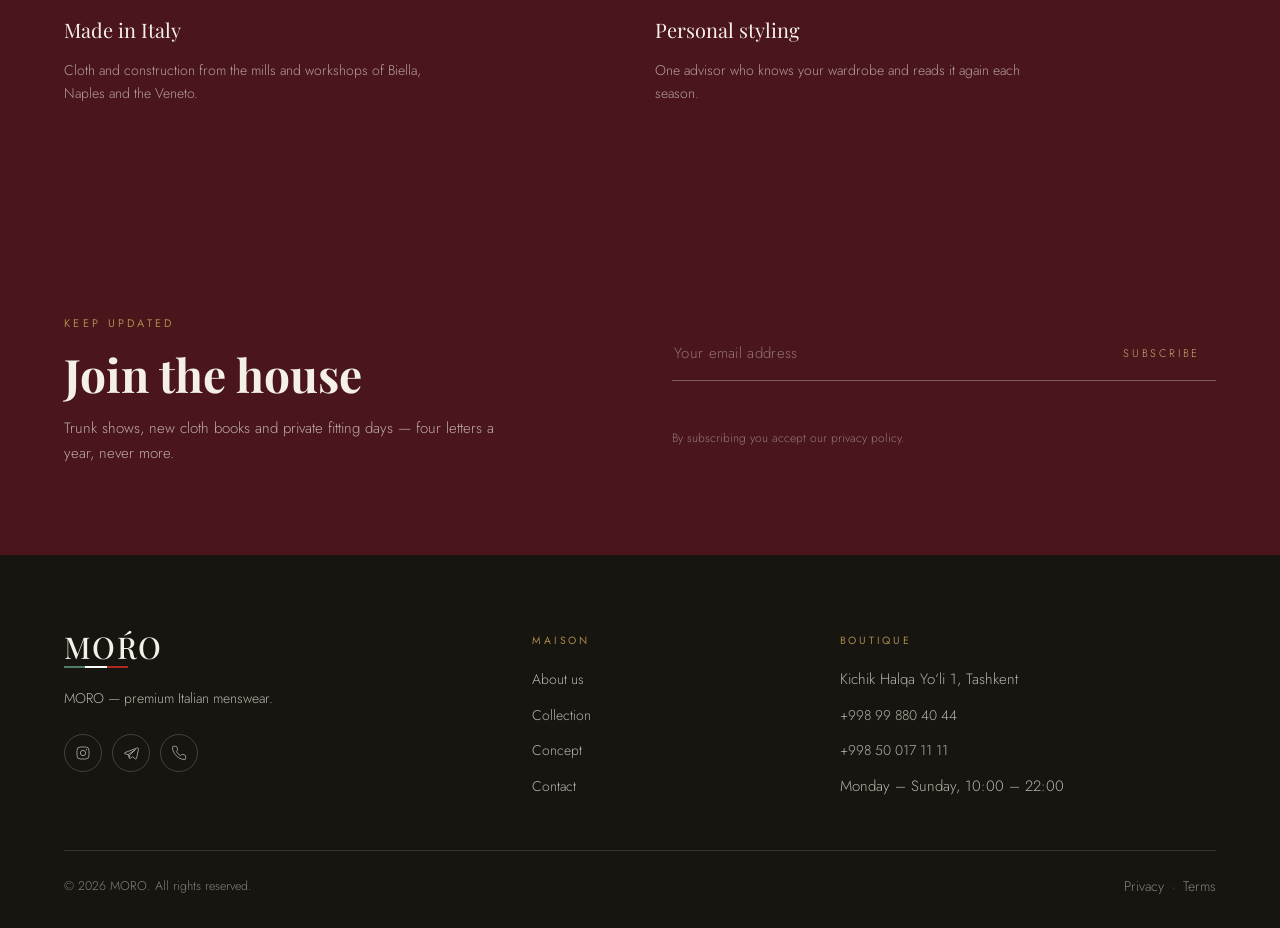
==== commit 58a3e439: "Убраны две услуги, цифра языков и бренд GENT'L - Карточки «Пошив на заказ» и «Подгонка включена» уда" ====
--- a/about.html
+++ b/about.html
@@ -149,7 +149,6 @@
       <div class="stats">
         <div class="stat reveal"><span class="stat__n" data-i18n="stat.1.n"></span><span class="stat__l" data-i18n="stat.1.l"></span></div>
         <div class="stat reveal" data-d="1"><span class="stat__n" data-i18n="stat.2.n"></span><span class="stat__l" data-i18n="stat.2.l"></span></div>
-        <div class="stat reveal" data-d="2"><span class="stat__n" data-i18n="stat.3.n"></span><span class="stat__l" data-i18n="stat.3.l"></span></div>
       </div>
     </div>
   </section>
@@ -193,16 +192,8 @@
           <h3 data-i18n="val.1.t"></h3><p data-i18n="val.1.d"></p>
         </div>
         <div class="val reveal" data-d="1">
-          <svg viewBox="0 0 24 24"><path d="M3 6h18M3 12h18M3 18h10"/><circle cx="18" cy="18" r="3"/></svg>
+          <svg viewBox="0 0 24 24"><path d="M20 21v-2a4 4 0 00-4-4H8a4 4 0 00-4 4v2"/><circle cx="12" cy="7" r="4"/></svg>
           <h3 data-i18n="val.2.t"></h3><p data-i18n="val.2.d"></p>
-        </div>
-        <div class="val reveal" data-d="2">
-          <svg viewBox="0 0 24 24"><circle cx="6" cy="6" r="3"/><circle cx="6" cy="18" r="3"/><path d="M20 4L8.1 16M8.1 8L20 20"/></svg>
-          <h3 data-i18n="val.3.t"></h3><p data-i18n="val.3.d"></p>
-        </div>
-        <div class="val reveal" data-d="3">
-          <svg viewBox="0 0 24 24"><path d="M20 21v-2a4 4 0 00-4-4H8a4 4 0 00-4 4v2"/><circle cx="12" cy="7" r="4"/></svg>
-          <h3 data-i18n="val.4.t"></h3><p data-i18n="val.4.d"></p>
         </div>
       </div>
     </div>
--- a/assets/css/style.css
+++ b/assets/css/style.css
@@ -486,12 +486,13 @@
 html[lang="ar"] .stat__l { letter-spacing: .03em; font-size: 13px; }
 
 /* ---------- 16. Values ---------- */
-.vals { display: grid; grid-template-columns: repeat(4, 1fr); gap: clamp(20px, 2.4vw, 40px); }
+.vals { display: grid; grid-template-columns: repeat(auto-fit, minmax(260px, 1fr)); gap: clamp(20px, 2.4vw, 40px); }
 .val { display: grid; gap: 13px; padding-top: 26px; border-top: 1px solid var(--line); }
 .sec--wine .val { border-color: rgba(244,240,231,.2); }
 .val svg { width: 26px; height: 26px; stroke: var(--brass); fill: none; stroke-width: 1; }
 .val h3 { font-family: var(--f-display); font-size: 20px; font-weight: 400; }
-.val p { font-size: 14px; color: var(--muted); line-height: 1.68; }
+/* keeps the measure readable when only a couple of values are shown */
+.val p { font-size: 14px; color: var(--muted); line-height: 1.68; max-width: 46ch; }
 .sec--wine .val p { color: rgba(244,240,231,.62); }
 
 /* ---------- 17. Mosaic ---------- */
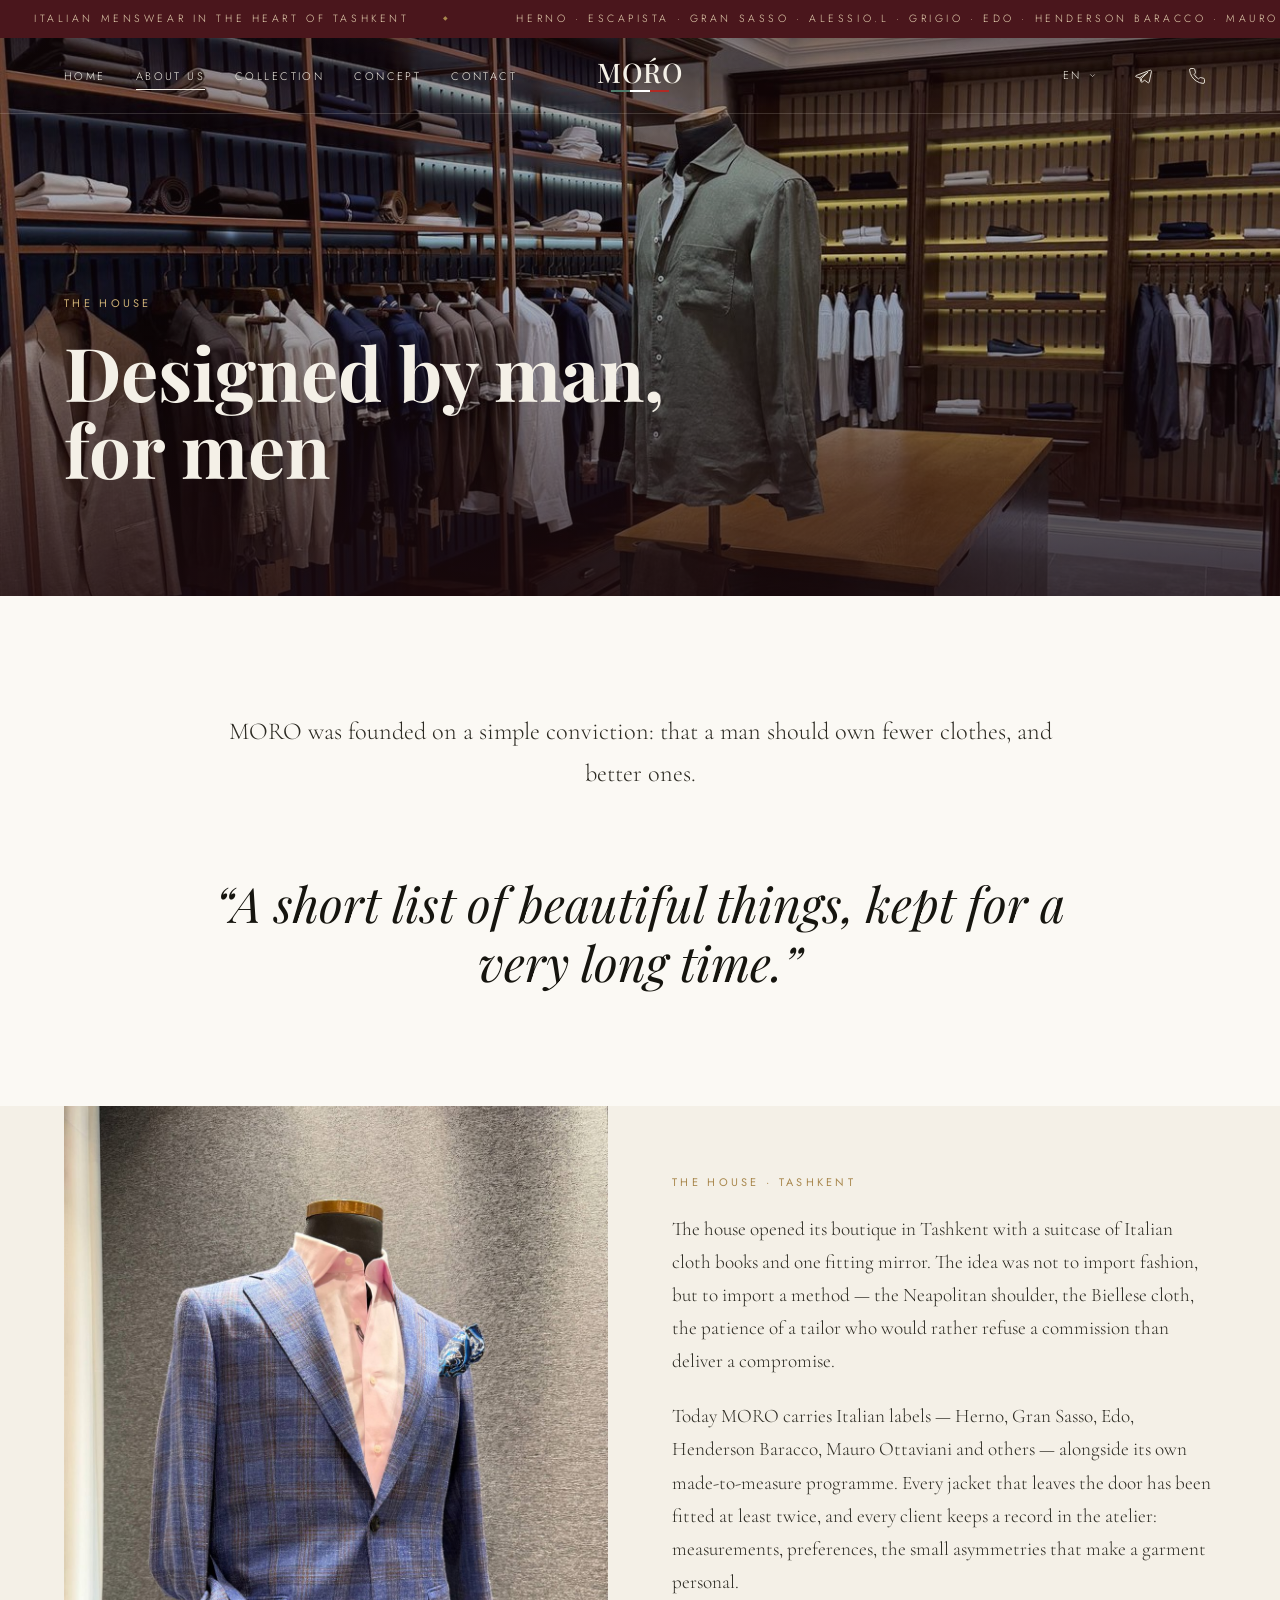
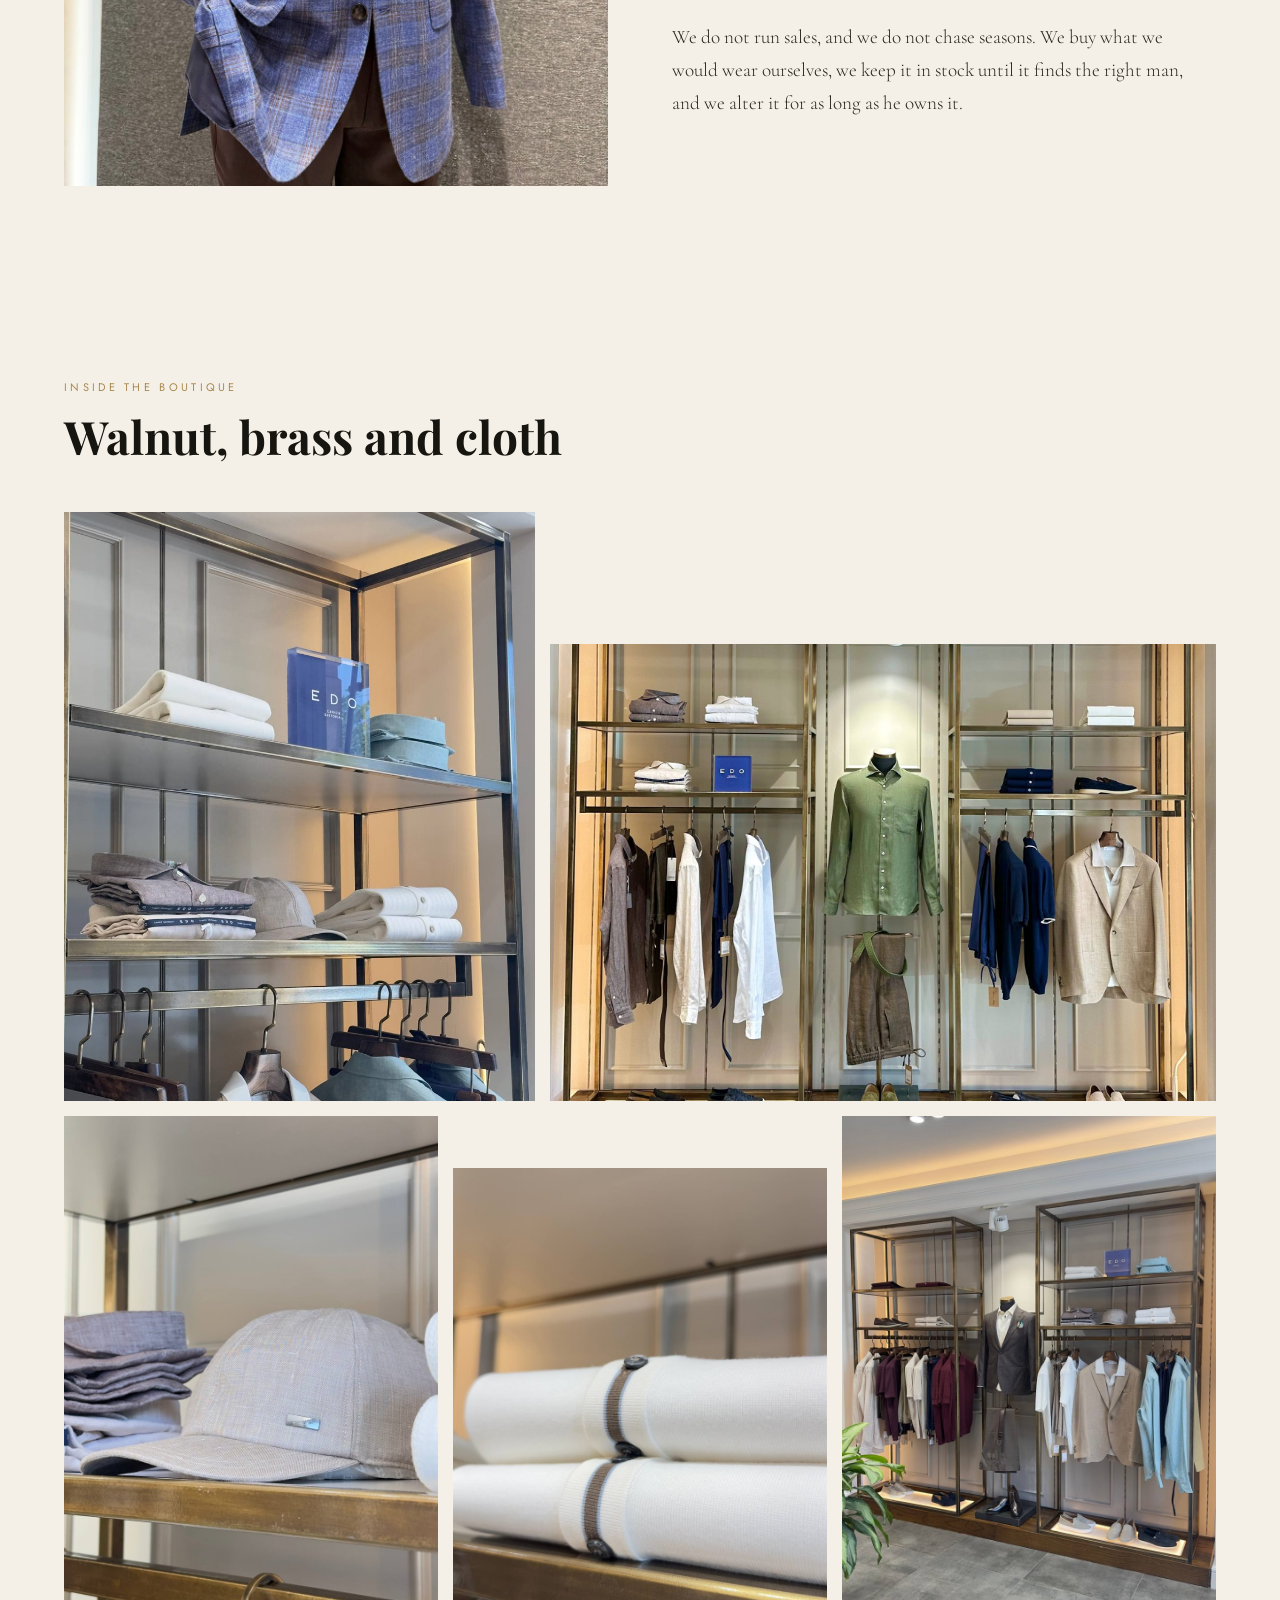
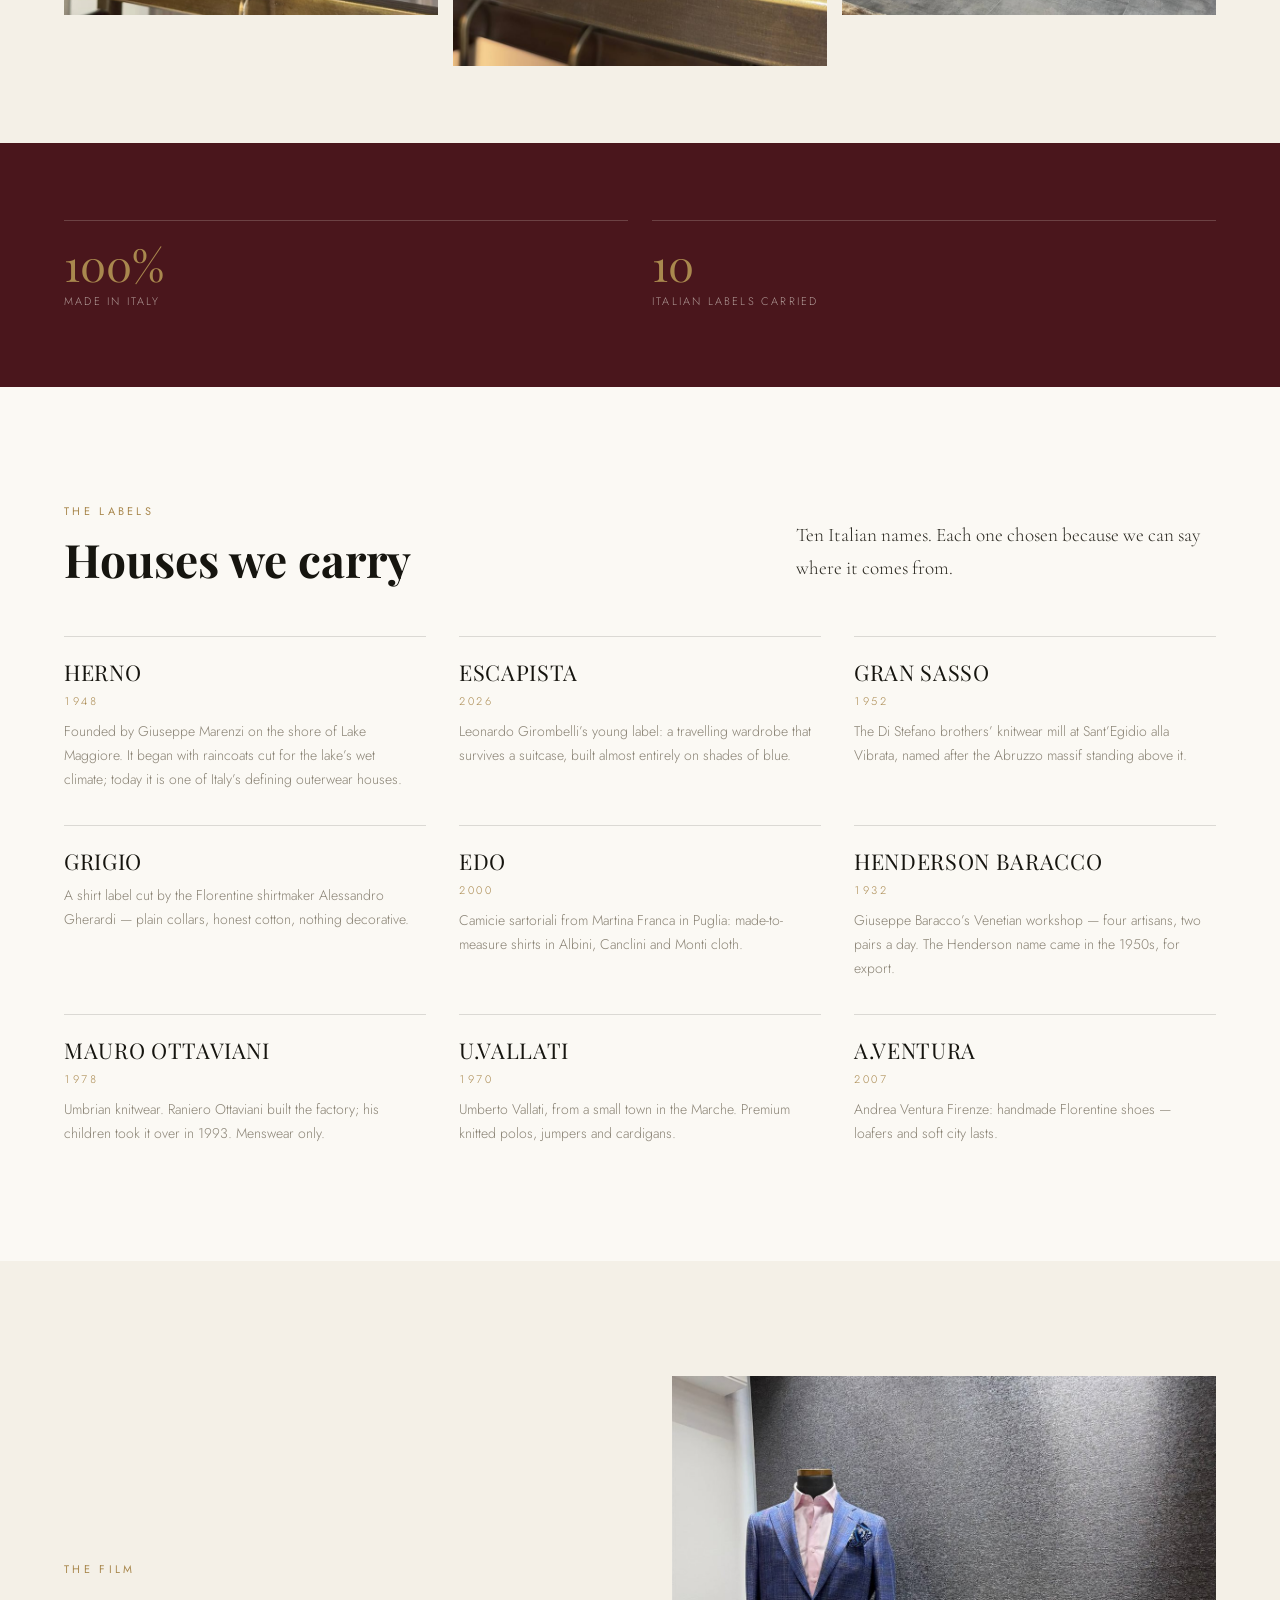
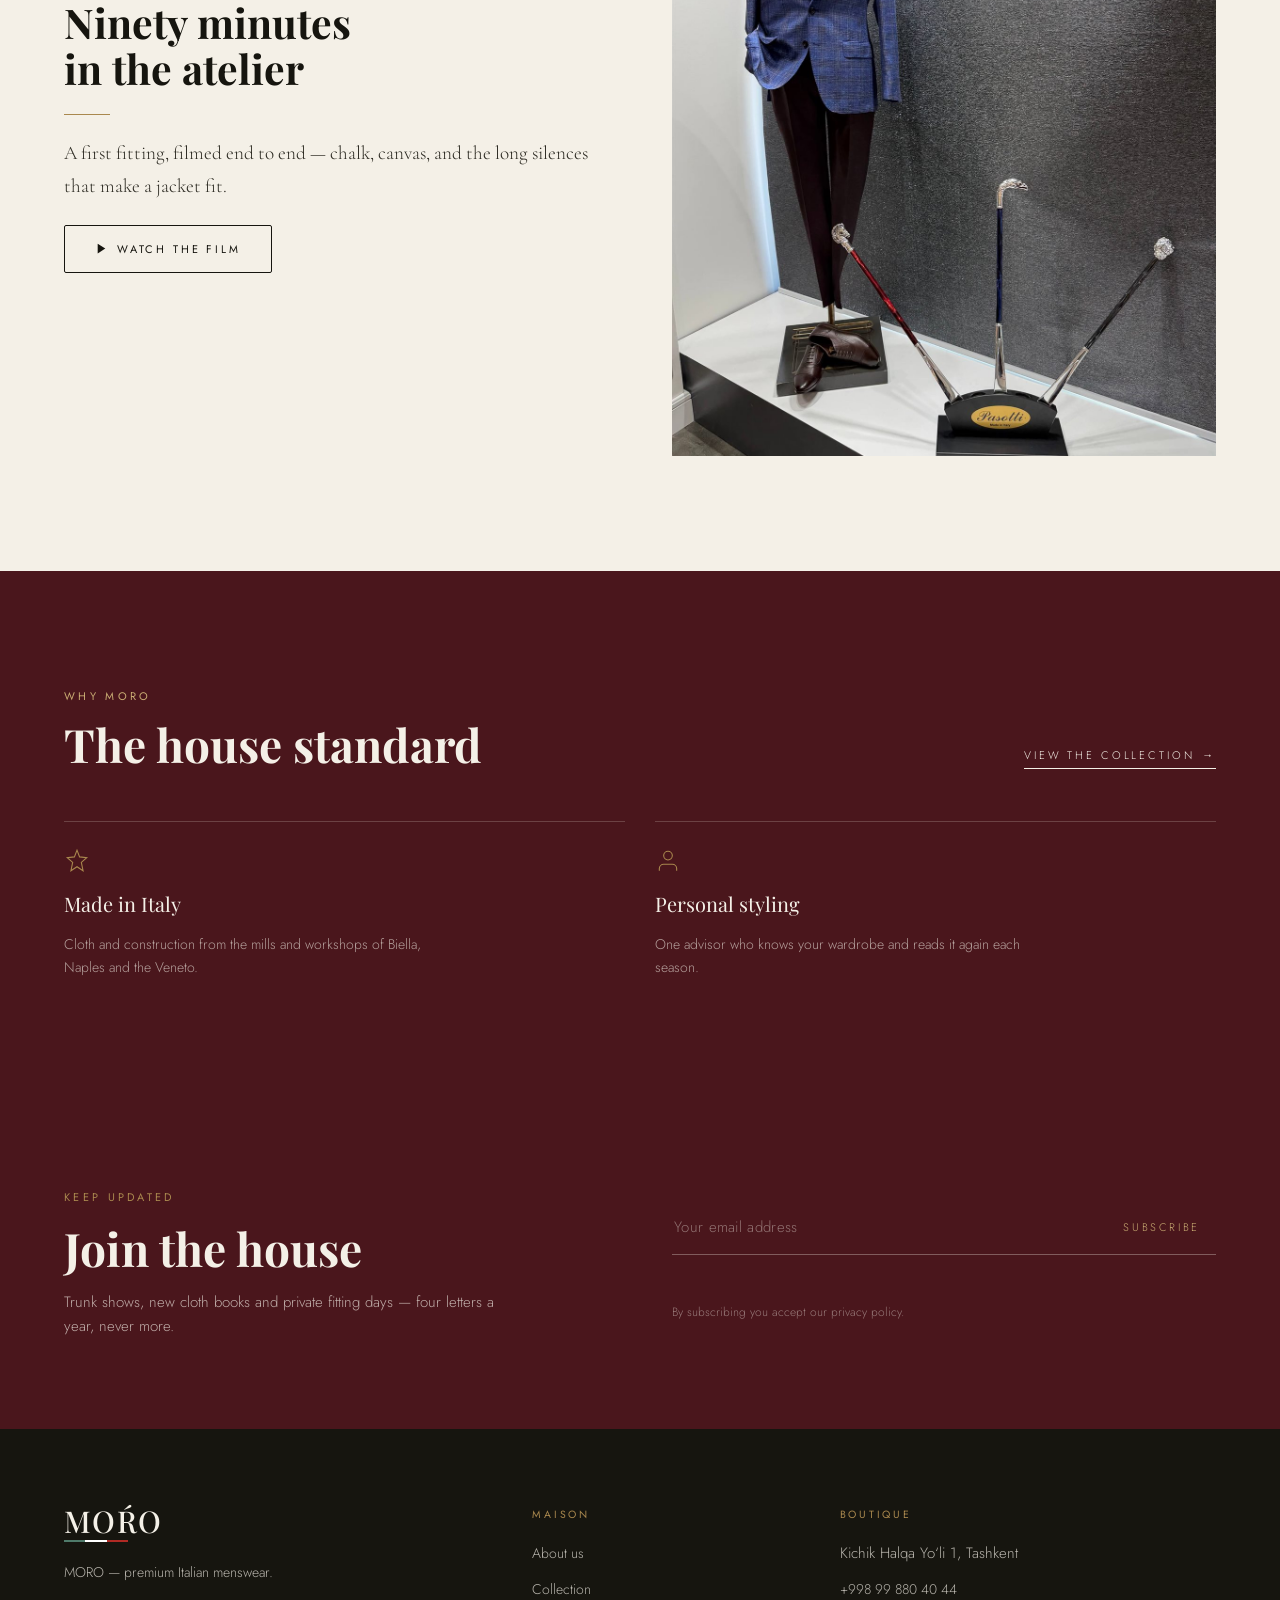
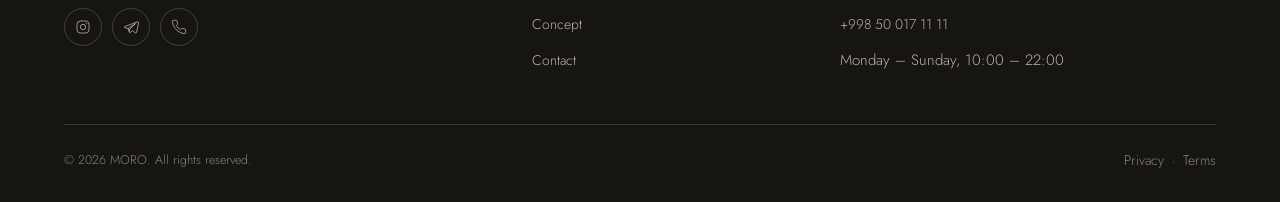
==== commit 85daf930: "Блок марок на странице «О нас»: год основания и описание Девять из десяти марок с проверенными факта" ====
--- a/about.html
+++ b/about.html
@@ -150,6 +150,20 @@
         <div class="stat reveal"><span class="stat__n" data-i18n="stat.1.n"></span><span class="stat__l" data-i18n="stat.1.l"></span></div>
         <div class="stat reveal" data-d="1"><span class="stat__n" data-i18n="stat.2.n"></span><span class="stat__l" data-i18n="stat.2.l"></span></div>
       </div>
+    </div>
+  </section>
+
+  <!-- ══ Brands ══ -->
+  <section class="sec sec--paper">
+    <div class="wrap">
+      <div class="sec-head">
+        <div class="sec-head__t">
+          <span class="eyebrow reveal" data-i18n="brands.eye"></span>
+          <h2 class="sec-title reveal" data-d="1" data-i18n="brands.title"></h2>
+        </div>
+        <p class="lead reveal" data-d="2" style="max-width:420px" data-i18n="brands.note"></p>
+      </div>
+      <div class="brands" data-brands></div>
     </div>
   </section>
 
--- a/assets/css/style.css
+++ b/assets/css/style.css
@@ -494,6 +494,19 @@
 /* keeps the measure readable when only a couple of values are shown */
 .val p { font-size: 14px; color: var(--muted); line-height: 1.68; max-width: 46ch; }
 .sec--wine .val p { color: rgba(244,240,231,.62); }
+
+/* ---------- 16b. Brand roster ---------- */
+.brands { display: grid; grid-template-columns: repeat(auto-fit, minmax(280px, 1fr)); gap: clamp(24px, 2.6vw, 44px); }
+.brand { display: grid; gap: 7px; align-content: start; padding-top: 22px; border-top: 1px solid var(--line); }
+.sec--wine .brand { border-color: rgba(244,240,231,.2); }
+.brand__n { font-family: var(--f-display); font-weight: 400; font-size: clamp(19px, 1.7vw, 23px); letter-spacing: .03em; line-height: 1.2; }
+.brand__y {
+  font-size: 11px; letter-spacing: .24em; color: var(--brass);
+  font-variant-numeric: tabular-nums;
+}
+html[lang="ar"] .brand__y { letter-spacing: .06em; font-size: 13px; }
+.brand__d { font-size: 14px; line-height: 1.7; color: var(--muted); max-width: 44ch; margin-top: 3px; }
+.sec--wine .brand__d { color: rgba(244,240,231,.62); }
 
 /* ---------- 17. Mosaic ---------- */
 .mosaic { display: grid; grid-template-columns: repeat(12, 1fr); gap: clamp(10px, 1.2vw, 20px); }
